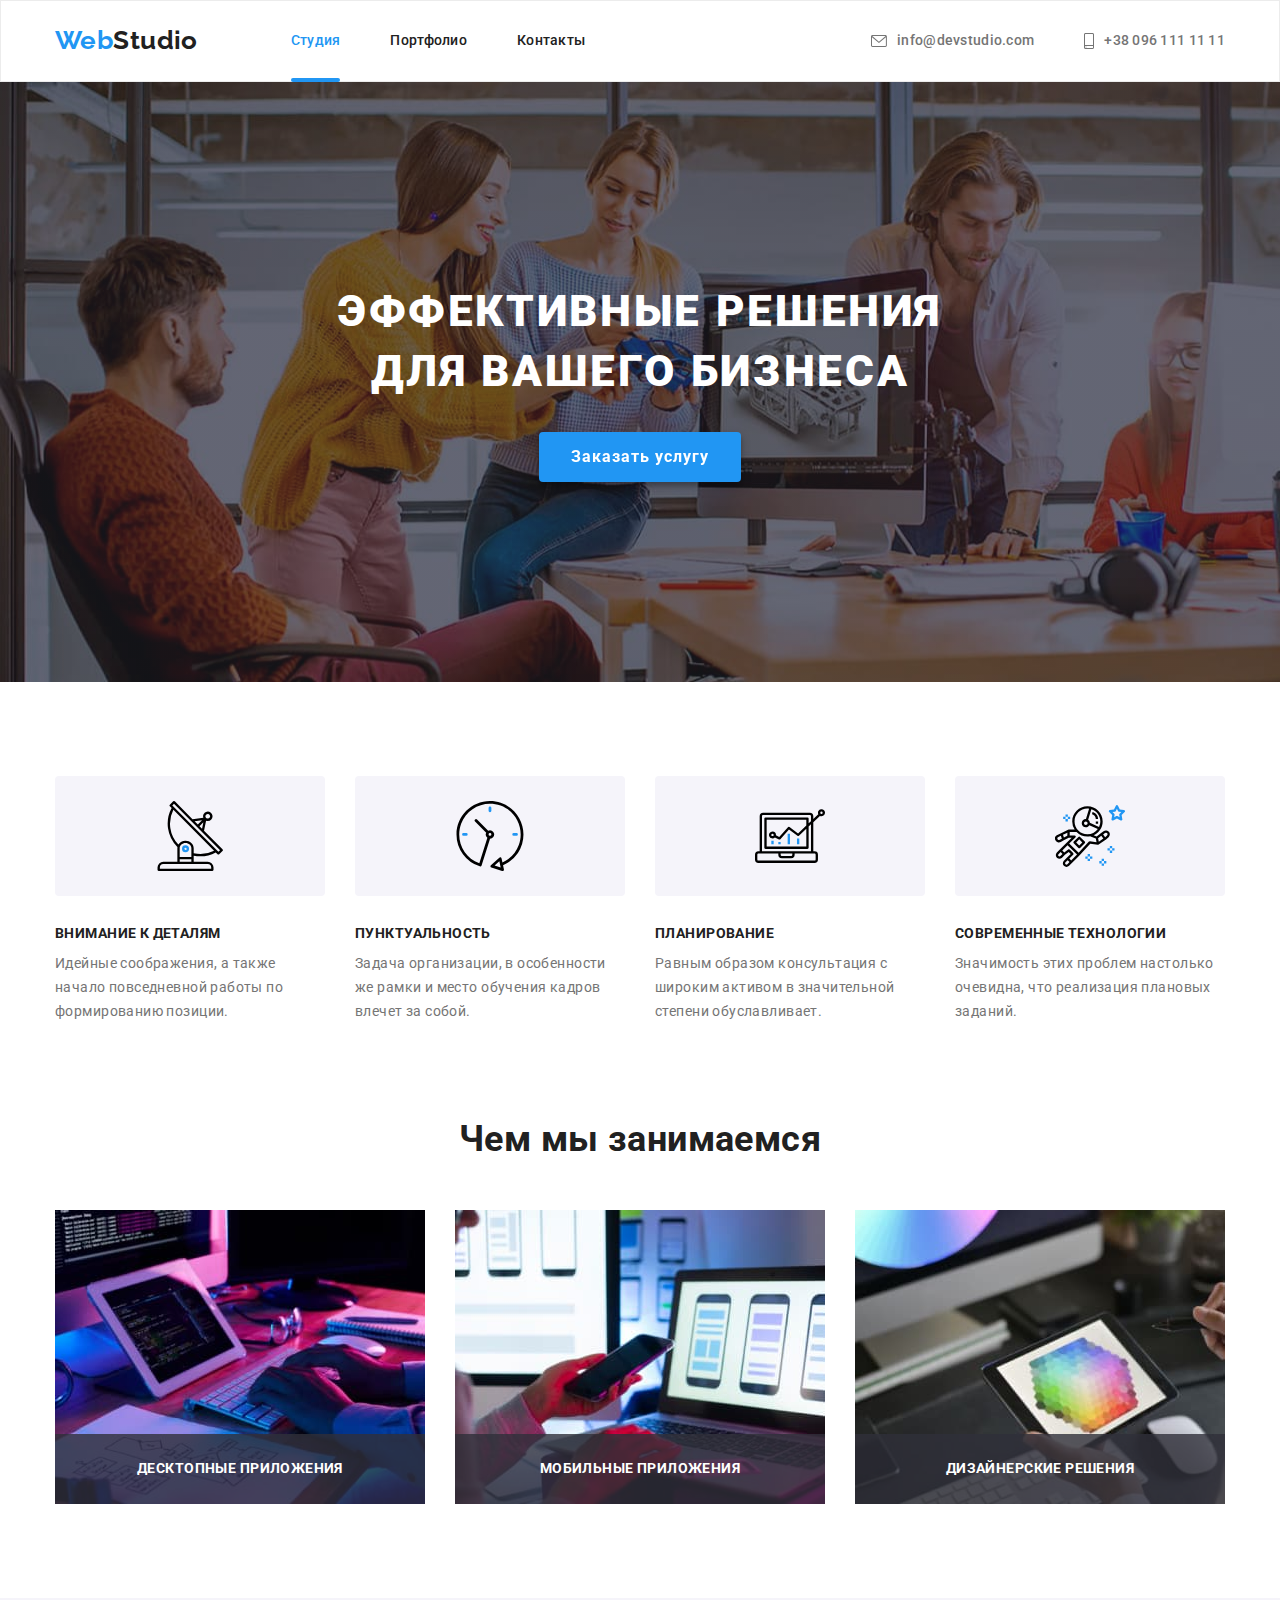
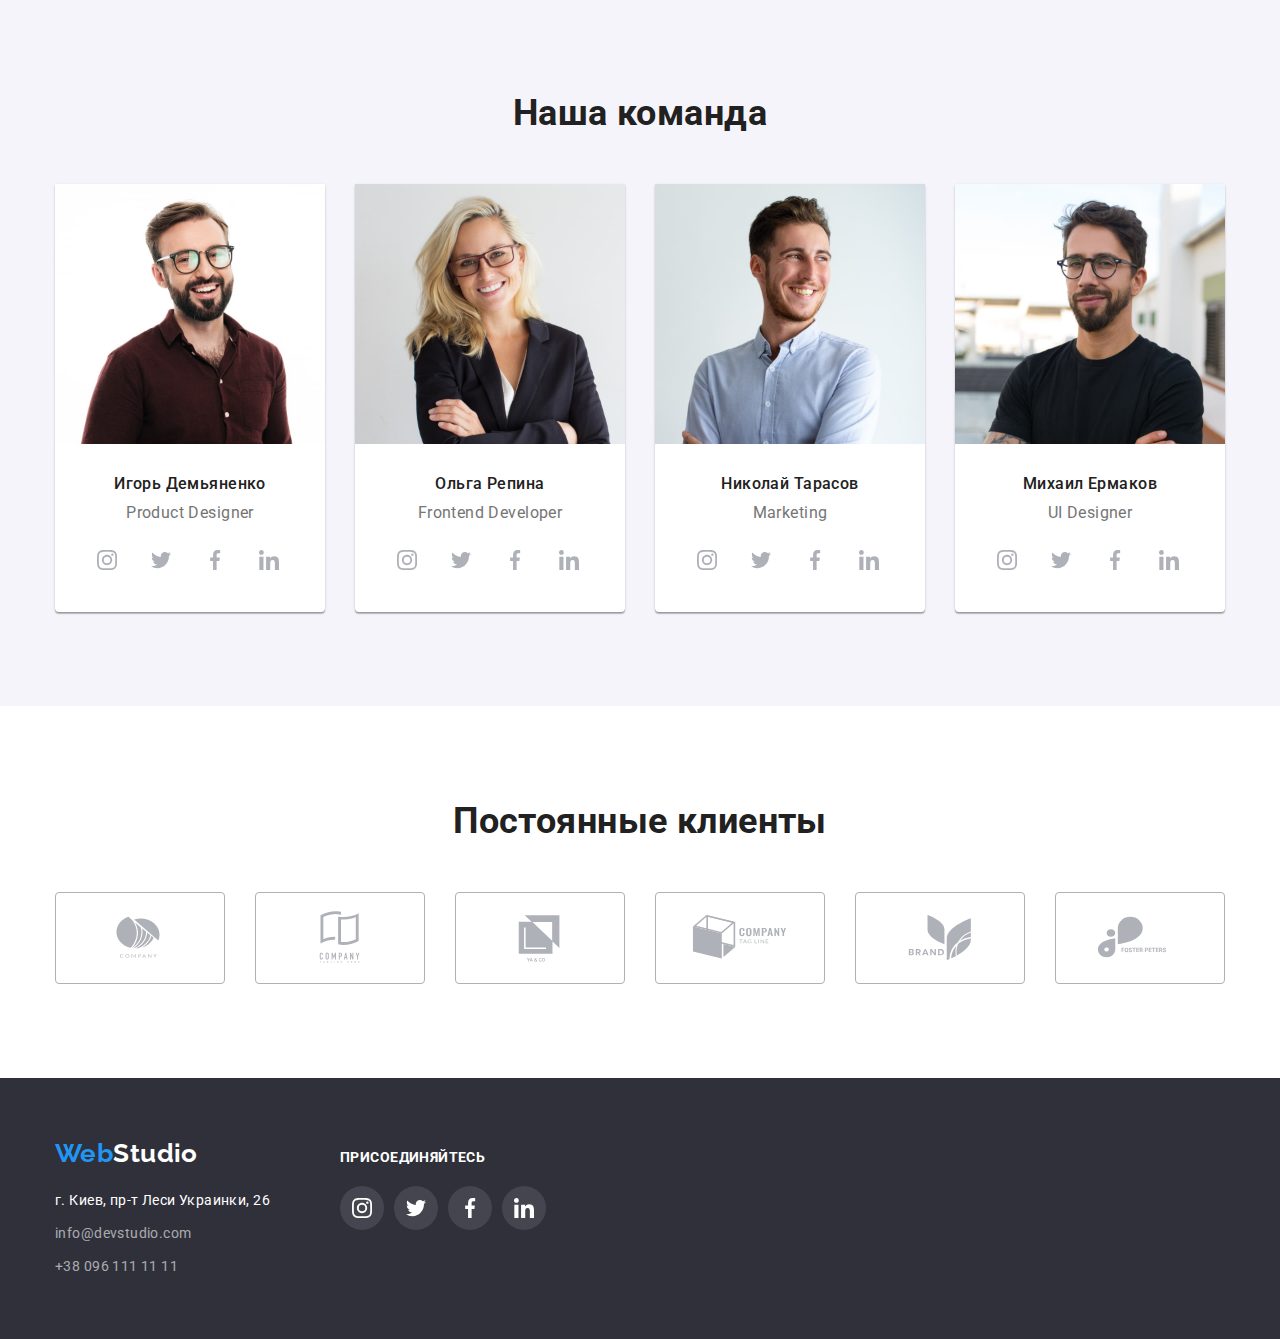
==== index.html @ 7b834184 "create new repository" ====
<!DOCTYPE html>
<html lang="en">
<head>
    <meta charset="UTF-8">
    <meta http-equiv="X-UA-Compatible" content="IE=edge">
    <meta name="viewport" content="width=device-width, initial-scale=1.0">
    <title>Document</title>
    <link rel="preconnect" href="https://fonts.googleapis.com">
    <link rel="preconnect" href="https://fonts.gstatic.com" crossorigin>
    <link href="https://fonts.googleapis.com/css2?family=Raleway:wght@700&family=Roboto:wght@400;500;700;900&display=swap" rel="stylesheet">
    <link rel="stylesheet" href="https://cdnjs.cloudflare.com/ajax/libs/modern-normalize/1.1.0/modern-normalize.min.css">
    <link rel="stylesheet" href="./css/styles.css">
</head>
<body>

    <!--шапка страницы-->
    
    
    <header class="header">
        
        <div class="container container-header">
        <nav class="nav">
                <a href="" class=" link logo">Web<span class="logo-header">Studio</span></a> 

            <ul class="nav-list list">
                <li class="nav-item"><a href="" class="link header-link current-link">Студия</a></li>
                <li class="nav-item"><a href="./portfolio.html" class="link header-link">Портфолио</a></li>
                <li class="nav-item"><a href="#" class="link header-link">Контакты</a></li>
            </ul>  
        </nav>  
             <ul class="contact-list list">
                <li class="contact-item">
                     <a href="mailto:info@devstudio.com" class="link header-link contact-link">
                        <svg class="contacts-icon" width="16" height="12">
                            <use href="./images/sprite.svg#envelope-1"></use>
                        </svg>info@devstudio.com</a>
                </li>
                <li class="contact-item">
                    <a href="tel:+380961111111" class=" link header-link contact-link">
                        <svg class="contacts-icon" width="10" height="16">
                            <use href="./images/sprite.svg#smartphone-1"></use>
                        </svg>+38 096 111 11 11</a> 
                </li>
            </ul>
        </div>
     </header>  
   
           
        <!--главный блок-->
    <main>
        <!--заголовок-->
        <div class="backdrop is-hidden" data-modal>
        <div class="modal">
            <a href="#" class="modal-icon-bg">
            <svg data-modal-close class="modal-icon" width="18" height="18">
                <use href="./images/sprite.svg#close"></use>
            </svg></a>

            
            <form class="form">
                <b class="slogan">Оставьте свои данные, мы вам перезвоним</b>
                <label for="" class="form-field">
                    <span class="form-label">Имя</span>
                    <!-- <span class="form-icon"></span> -->
                    <input type="text" class="form-input" name="name">
                </label>

                    <label for="" class="form-field">
                        <span class="form-label">Телефон</span>
                        <input type="text" class="form-input" name="tel">
                    </label>

                    <label for="" class="form-field">
                         <span class="form-label">Почта</span>
                        <input type="text" class="form-input" name="email">    
                    
                </label>

                <label class="form-field-comment">Комментарий
                <textarea name="comment" id="comment" rows="7" placeholder="Введите текст"></textarea>
            </label>

            <!-- <input type="checkbox" name="policy" id="policy">
            <label for="policy">Соглашаюсь с рассылкой и принимаю <a href="" >Условия договора</a></label> -->

<button type="submit">Отправить</button>            
        </form>
        </div>
        </div>
         <section class="hero">
            <h1 class="title hero-title">Эффективные решения <br>для вашего бизнеса</h1>
            <button data-modal-open type="button" class="main-btn ">Заказать услугу</button>
        </section>
        
    
        <!--методика работы-->
        <section class="section methodology">
            <div class="container container-methodology">
            <h2 class="section-title visually-hidden">Методика работы</h2>
            <ul class="methodology-list list">
                <li class="item methodology-item">
                    <div class="methodology-icon-container">
                        <svg class="icon-methodology" width="70" height="70">
                            <use href="./images/sprite.svg#antenna"></use>
                        </svg>
                    </div>
                    <h3 class="title methodology-subtitle">Внимание к деталям</h3>
                    <p>Идейные соображения, а также начало повседневной работы по формированию позиции.</p>
                </li>    
                <li class="item methodology-item">
                    <div class="methodology-icon-container">
                        <svg class="icon-methodology" width="70" height="70">
                            <use href="./images/sprite.svg#clock"></use>
                        </svg>
                    </div>
                    <h3 class="title methodology-subtitle">Пунктуальность</h3>
                    <p>Задача организации, в особенности же рамки и место обучения кадров влечет за собой.</p>
                </li> 
                <li class="item methodology-item">
                    <div class="methodology-icon-container">
                        <svg class="icon-methodology" width="70" height="70">
                            <use href="./images/sprite.svg#diagram"></use>
                        </svg>
                    </div>
                    <h3 class="title methodology-subtitle">Планирование</h3>
                    <p>Равным образом консультация с широким активом в значительной степени обуславливает.</p>
                </li> 
                <li class="item methodology-item">
                    <div class="methodology-icon-container">
                        <svg class="icon-methodology" width="70" height="70">
                            <use href="./images/sprite.svg#astronaut"></use>
                        </svg>
                    </div>
                    <h3 class="title methodology-subtitle">Современные технологии</h3>
                    <p>Значимость этих проблем настолько очевидна, что реализация плановых заданий.</p>
                </li> 
            </ul>    
            </div>
        </section>
   
    
        <!--чем мы занимаемся--> 
        <section class="section">
        <div class="container">
                <h2 class="section-title">Чем мы занимаемся</h2>
                    <ul class="list list-img">
                        
                            <li class="item item-img">
                                <img src="./images/img1.jpg" alt="Печать кода на планшете" width="370" height="294">
                            <p class="activity-description">Десктопные приложения</p>
                        </li>
                            
                        <li class="item item-img"><img src="./images/img2.jpg" alt="Разработка приложения для смартфонов" width="370" height="294">
                            <p class="activity-description">Мобильные приложения</p>
                        </li>
                            <li class="item item-img"><img src="./images/img3.jpg" alt="Планшет с палитрой цветов" width="370" height="294">
                            <p class="activity-description">Дизайнерские решения</p>
                    </li>
                    </ul>
           </div> 
        </section>
        
    
        <!--Наша команда-->
        <section class="section team">
            <div class="container">
            <h2 class="section-title title-team">Наша команда</h2>
                <ul class="team-list list">
                    <li class="team-item item">
                        <img src="./images/igor.jpg" alt="Игорь Демьяненко" width="270" height="260">
                        <div class="team-wrapper"> 
                            <h3 class="title team-name">Игорь Демьяненко</h3>
                            <p class="team-text">Product Designer</p>
                                <ul class="list list social-list">
                                    <li class="social-item">
                                        <a href="https://www.instagram.com/" target="_blank" rel="noopener noreferrer" class="link icon-link team-icon-link">
                                        <svg class="team-icon" width="20" height="20">
                                            <use href="./images/sprite.svg#instagram"></use>
                                        </svg> 
                                    </a>
                                    </li>
                                    <li class="social-item">
                                    <a href="https://twitter.com/" target="_blank" rel="noopener noreferrer" class="link icon-link team-icon-link">
                                    <svg class="team-icon" width="20" height="20">
                                        <use href="./images/sprite.svg#twitter"></use>
                                    </svg>
                                    </a>
                                </li>
                                    <li class="social-item">
                                    <a href="https://www.facebook.com/" target="_blank" rel="noopener noreferrer" class="link icon-link team-icon-link">
                                    <svg class="team-icon" width="20" height="20">
                                        <use href="./images/sprite.svg#facebook"></use>
                                    </svg>
                                    </a>
                                </li>
                                    <li class="social-item">
                                    <a href="https://www.linkedin.com/" target="_blank" rel="noopener noreferrer" class="link icon-link team-icon-link">
                                        <svg class="team-icon" width="20" height="20">
                                        <use href="./images/sprite.svg#linkedin"></use>
                                    </svg>
                                </a>
                                </li>
                            </ul>
                        </div>
                    </li>
                    <li class="team-item item">
                        <img src="./images/olga.jpg" alt="Ольга Репина" width="270" height="260">
                        <div class="team-wrapper"> 
                            <h3 class="title team-name">Ольга Репина</h3>
                            <p class="team-text">Frontend Developer</p>
                            <ul class="list social-list">
                                <li class="social-item">
                                    <a href="https://www.instagram.com/" target="_blank" rel="noopener noreferrer" class="link icon-link team-icon-link">
                                    <svg class="team-icon" width="20" height="20">
                                        <use href="./images/sprite.svg#instagram"></use>
                                    </svg> 
                                </a>
                                </li>
                                <li class="social-item">
                                <a href="https://twitter.com/" target="_blank" rel="noopener noreferrer" class="link icon-link team-icon-link">
                                <svg class="team-icon" width="20" height="20">
                                    <use href="./images/sprite.svg#twitter"></use>
                                </svg>
                                </a>
                            </li>
                                <li class="social-item">
                                <a href="https://www.facebook.com/" target="_blank" rel="noopener noreferrer" class="link icon-link team-icon-link">
                                <svg class="team-icon" width="20" height="20">
                                    <use href="./images/sprite.svg#facebook"></use>
                                </svg>
                                </a>
                            </li>
                                <li class="social-item">
                                <a href="https://www.linkedin.com/" target="_blank" rel="noopener noreferrer" class="link icon-link team-icon-link">
                                    <svg class="team-icon" width="20" height="20">
                                    <use href="./images/sprite.svg#linkedin"></use>
                                </svg>
                            </a>
                            </li>
                            </ul>
                        </div>
                    </li>
                    <li class="team-item item">
                        <img src="./images/nikolay.jpg" alt="Николай Тарасов" width="270" height="260">
                        <div class="team-wrapper"> 
                            <h3 class="title team-name">Николай Тарасов</h3>
                            <p class="team-text">Marketing</p>
                            <ul class="list social-list">
                                <li class="social-item">
                                    <a href="https://www.instagram.com/" target="_blank" rel="noopener noreferrer" class="link icon-link team-icon-link">
                                    <svg class="team-icon" width="20" height="20">
                                        <use href="./images/sprite.svg#instagram"></use>
                                    </svg> 
                                </a>
                                </li>
                                <li class="social-item">
                                <a href="https://twitter.com/" target="_blank" rel="noopener noreferrer" class="link icon-link team-icon-link">
                                <svg class="team-icon" width="20" height="20">
                                    <use href="./images/sprite.svg#twitter"></use>
                                </svg>
                                </a>
                            </li>
                                <li class="social-item">
                                <a href="https://www.facebook.com/" target="_blank" rel="noopener noreferrer" class="link icon-link team-icon-link">
                                <svg class="team-icon" width="20" height="20">
                                    <use href="./images/sprite.svg#facebook"></use>
                                </svg>
                                </a>
                            </li>
                                <li class="social-item">
                                <a href="https://www.linkedin.com/" target="_blank" rel="noopener noreferrer" class="link icon-link team-icon-link">
                                    <svg class="team-icon" width="20" height="20">
                                    <use href="./images/sprite.svg#linkedin"></use>
                                </svg>
                            </a>
                            </li>
                            </ul>
                        </div>
                    </li>
                    <li class="team-item item">
                        <img src="./images/miсhail.jpg" alt="Михаил Ермаков" width="270" height="260">
                        <div class="team-wrapper">
                            <h3 class="title team-name">Михаил Ермаков</h3>
                            <p class="team-text">UI Designer</p>
                            <ul class="list social-list">
                                <li class="social-item">
                                    <a href="https://www.instagram.com/" target="_blank" rel="noopener noreferrer" class="link icon-link team-icon-link">
                                    <svg class="team-icon" width="20" height="20">
                                        <use href="./images/sprite.svg#instagram"></use>
                                    </svg> 
                                </a>
                                </li>
                                <li class="social-item">
                                <a href="https://twitter.com/" target="_blank" rel="noopener noreferrer" class="link icon-link team-icon-link">
                                <svg class="team-icon" width="20" height="20">
                                    <use href="./images/sprite.svg#twitter"></use>
                                </svg>
                                </a>
                            </li>
                                <li class="social-item">
                                <a href="https://www.facebook.com/" target="_blank" rel="noopener noreferrer" class="link icon-link team-icon-link">
                                <svg class="team-icon" width="20" height="20">
                                    <use href="./images/sprite.svg#facebook"></use>
                                </svg>
                                </a>
                            </li>
                                <li class="social-item">
                                <a href="https://www.linkedin.com/" target="_blank" rel="noopener noreferrer" class="link icon-link team-icon-link">
                                    <svg class="team-icon" width="20" height="20">
                                    <use href="./images/sprite.svg#linkedin"></use>
                                </svg>
                            </a>
                            </li>
                            </ul>
                        </div>
                    </li>
                </ul>
            </div>
        </section>
   
        <section class="section clients-section">
            <div class="container">
                    <h2 class="section-title">Постоянные клиенты</h2>
                    <ul class="list clients-icon-list">
                        <li class="item clients-icon-item">
                            <a href="#" target="_blank" rel="noopener noreferrer" class="link clients-icon-link">
                                    <svg class="clients-icon" width="106" height="60">
                                    <use href="./images/sprite.svg#Logo-6"></use>
                                    </svg>  
                            </a>
                        </li>
                        <li class="item clients-icon-item">
                            <a href="#" target="_blank" rel="noopener noreferrer" class="link clients-icon-link">
                                
                                    <svg class="clients-icon" width="106" height="60">
                                    <use href="./images/sprite.svg#Logo-5"></use>
                                    </svg> 
                                 
                            </a>
                        </li>
                        <li class="item clients-icon-item">
                            <a href="#" target="_blank" rel="noopener noreferrer" class="link clients-icon-link">
                            
                                <svg class="clients-icon" width="106" height="60">
                                <use href="./images/sprite.svg#Logo-4"></use>
                                </svg> 
                            
                            </a>
                        </li>
                        <li class="item clients-icon-item">
                            <a href="#" target="_blank" rel="noopener noreferrer" class="link clients-icon-link">
                                
                                    <svg class="clients-icon" width="106" height="60">
                                    <use href="./images/sprite.svg#Logo-3"></use>
                                    </svg> 
                               
                            </a>
                        </li>
                        <li class="item clients-icon-item">
                            <a href="#" target="_blank" rel="noopener noreferrer" class="link clients-icon-link">
                                
                                    <svg class="clients-icon" width="106" height="60">
                                    <use href="./images/sprite.svg#Logo-2"></use>
                                    </svg> 
                                
                            </a>
                        </li>
                        <li class="item clients-icon-item">
                            <a href="#" target="_blank" rel="noopener noreferrer" class="link clients-icon-link">
                                
                                    <svg class="clients-icon" width="106" height="60">
                                    <use href="./images/sprite.svg#Logo-1"></use>
                                    </svg> 
                               
                            </a>
                        </li>
                        
                    </ul>
               </div> 
            </section>




    </main>

        <!--подвал-->
    <footer class="footer">
        <div class="container footer-container">
        <div class="footer-address-container">
            <a href="" class=" link logo">Web<span class="logo-footer">Studio</span></a> 
            <address class="address">
                <ul class="list address-list"> 
                    <li class="address-item"><a href="https://goo.gl/maps/YsXCq6yeaP6gn7Sp7" target="_blank" rel="noreferrer noopener" class="link address-link">г. Киев, пр-т Леси Украинки, 26</a></li>
                    <li class="address-item"><a href="mailto:info@devstudio.com" class="link address-link">info@devstudio.com</a></li>
                    <li class="address-item"><a href="tel:+380961111111" class=" link address-link">+38 096 111 11 11</a></li>
                </ul>
            </address>
        </div>
        <div class="footer-icon-container">
            <h3 class="title">присоединяйтесь</h3>
            <ul class="list social-list"> 
                <li class="social-item">
                    <a href="https://www.instagram.com/" target="_blank" rel="noreferrer noopener" class="link icon-link footer-icon-link">
                    <svg class="footer-icon" width="20" height="20">
                        <use href="./images/sprite.svg#instagram"></use>
                    </svg> 
                    </a>
                </li>
                <li class="social-item">
                    <a href="https://www.instagram.com/" target="_blank" rel="noreferrer noopener" class="link icon-link footer-icon-link">
                    <svg class="footer-icon" width="20" height="20">
                        <use href="./images/sprite.svg#twitter"></use>
                    </svg> 
                    </a>
                </li>
                <li class="social-item">
                    <a href="https://www.instagram.com/" target="_blank" rel="noreferrer noopener" class="link icon-link footer-icon-link">
                    <svg class="footer-icon" width="20" height="20">
                        <use href="./images/sprite.svg#facebook"></use>
                    </svg> 
                    </a>
                </li>
                <li class="social-item">
                    <a href="https://www.instagram.com/" target="_blank" rel="noreferrer noopener" class="link icon-link footer-icon-link">
                    <svg class="footer-icon" width="20" height="20">
                        <use href="./images/sprite.svg#linkedin"></use>
                    </svg> 
                    </a>
                </li>
                
            </ul>
    
        </div>
        </div>
        
    
    </footer>
    <script src="./js/modal.js"></script>
</body>
</html>
---- css/styles.css ----
:root{
    --primary-text-color: #757575;
    --title-text-color: #212121;
    --accent-color: #2196F3;
    --white-text-color: #fff;
    --primary-background-color: #E5E5E5;
    --secondary-background-color: #F5F4FA;
    --white-background-color: #FFFFFF;
    --footer-background-color: #2F303A;
    --light-grey-rgba: rgba(255, 255, 255, 0.6);
    --icon-color: #AFB1B8;
    --bg-color-activity-wrraper: rgba(47, 48, 58, 0.8);
    --backdrop-bg: rgba(0, 0, 0, 0.2);
    --time-animation: 250ms;
    --time-distribution: cubic-bezier(0.4, 0, 0.2, 1);
}

body {
    font-family: roboto, sans-serif;
    letter-spacing: 0.03em;
    font-size: 14px;
    line-height: 1.71;
    color: var(--primary-text-color);
}

p,
h1,
h2,
h3 {
    margin-top: 0;
    margin-bottom: 0;
}

ul {
    margin-top: 0;
    margin-bottom: 0;
    padding-left: 0;
}

img {
    display: block;
    max-width: 100%;
    height: auto;
}

/*---Common---*/
.list {
    list-style: none;
}

.link {
    text-decoration: none;
    color: inherit;
}

.visually-hidden { 
    position: absolute; 
    width: 1px; 
    height: 1px; 
    margin: -1px; 
    padding: 0; 
    overflow: hidden; 
    border: 0; 
    clip: rect(0 0 0 0); 
}

.item {
    margin-left: 30px;
    margin-top: 30px;
}

.title {
    margin-bottom: 10px;
    
    color: var(--title-text-color);
}

.section-title {
    margin-bottom: 50px;

    font-size: 36px;
    line-height: 1.17;
    text-align: center;
    color: var(--title-text-color);
}

/*Modal*/

.backdrop {
    position: fixed;
    top: 0;
    left: 0;
    bottom: 0;
    right: 0;
    background-color: var(--backdrop-bg);
    z-index: 1;
    opacity: 1;

    transition: opacity 250ms cubic-bezier(.58,.79,.54,.35);
}

.backdrop.is-hidden {
    opacity: 0;
    pointer-events: none;
    visibility: visible;
} 

.backdrop.is-hidden .modal {
    transform: translate(-50%, -50%) scale(0.9);
}

.modal {
    position: absolute; 
    top: 50%;
    left: 50%; 
    transform: translate(-50%, -50%) scale(1.1);

    min-width: 528px;
    min-height: 581px;
    padding-top: 8px;
    padding-right: 8px;  
    background-color: var(--white-background-color);
    box-shadow: 0px 1px 3px rgba(0, 0, 0, 0.12), 0px 1px 1px rgba(0, 0, 0, 0.14), 0px 2px 1px rgba(0, 0, 0, 0.2);
    border-radius: 4px;
    
    transition: transform 250ms cubic-bezier(.58,.79,.54,.35);
}


.modal-icon-bg {
    display: flex;
    align-items: center;
    justify-content: center;
    margin-left: auto;
    width: 30px;
    height: 30px;
    border: 1px solid rgba(0, 0, 0, 0.1);
    border-radius: 50%;
    background-color: var(--white-text-color)
    
}

.form {
    /* padding-top: 32px; */
    padding-left: 40px;
    padding-bottom: 40px;
    padding-right: 32px;
}

.slogan {
    margin-bottom: 12px;
    font-weight: 700;
    font-size: 20px;
    line-height: 1.15;
    text-align: center; 
    color: var(--title-text-color);
}

.form-field {
    display: flex;
    flex-direction: column;
    
}

.form-input {
    display: inline-block;
    height: 40px;
    margin-bottom: 12px;
}

textarea {
    resize: none;
    width: 100%;
}


/* .form-field-comment {
    margin-bottom: 20px;
} */

/*---Logo---*/
.logo {
    font-family: raleway, sans-serif;
    font-weight: 700;
    font-size: 26px;
    line-height: 1.2; 
    color: var(--accent-color);
}

.logo-header {
    color: var(--title-text-color);
}

.logo-footer {
    color: var(--white-text-color);
}

.section {
    padding-bottom: 94px;
    padding-top: 94px;
}

/*---Header---*/
.header {
    margin-top: 0;
    margin-bottom: 0;

    border: 1px solid #ECECEC;
}

.header .logo {
    margin-right: 93px;
}

.header-portfolio {
    margin-bottom: 94px;
}

.nav-list { 
    display: flex;

    color: var(--title-text-color);
}

.nav-list .nav-item:not(:last-child) {
    margin-right: 50px;
}

.header-link {
    display: block;
    padding-top: 32px;
    padding-bottom: 32px;
    align-items: baseline;

    font-weight: 500;
    line-height: 1.14;
    letter-spacing: 0.02em;

    transition: color var(--time-animation) var(--time-distribution);
}

.contact-list {
    display: flex;
    margin-left: auto;
}

.contacts-icon {
    margin-right: 10px;
    fill: currentColor;
}

.contact-link {
    display: flex;
    align-items: center;
    color: var(--primary-text-color);
    transition: color var(--time-animation) var(--time-distribution);

}

.contact-link:hover {
    fill: var(--accent-color);
}

.header-link:hover,
.header-link:focus,
.current-link {
    color: var(--accent-color);
}

.current-link {
    position: relative;
} 

.current-link::after {
    display: block;
    content: "";
    height: 4px;
    width: 100%;
    background: #2196F3;
    border-radius: 2px;

    position: absolute;
    bottom: -1px;
}



.contact-list .contact-item:not(:last-child) {
    margin-right: 50px;
}

.container {
    width: 1200px;
    padding-left: 15px;
    padding-right: 15px;
    margin-left: auto;
    margin-right: auto;
}

.container-header {
    display: flex;
}

.container-header .nav {
    display: flex;
    align-items: center;
}


/*---Hero---*/
.hero {
    padding-top: 200px;
    padding-bottom: 200px;
  
    text-align: center;
    background-color: var(--footer-background-color);
    background-image: linear-gradient(rgba(47, 48, 58, 0.4), rgba(47, 48, 58, 0.4)), url(../images/bg.jpg);
}

.hero-title {
    margin-bottom: 30px;

    color: var(--white-text-color);
    font-weight: 900;
    font-size: 44px;
    line-height: 1.36;
    letter-spacing: 0.06em;
    text-transform: uppercase;
}

.main-btn {
    display: inline-block;
    

    border: none;
    border-radius: 4px;
    filter: drop-shadow(0px 4px 4px rgba(0, 0, 0, 0.25));
    box-shadow: 0px 4px 4px rgba(0, 0, 0, 0.15);
    min-width: 200px;
    padding: 10px 32px;

    background-color: var(--accent-color);
    color: var(--white-text-color);
    font-family: inherit;
    font-weight: 700;
    font-size: 16px;
    line-height: 1.88;
    letter-spacing: 0.06em;
    cursor: pointer;
    text-align: center;

    transition: background-color var(--time-animation) var(--time-distribution);

}

.main-btn:hover,
.main-btn:focus {
    background-color: #188CE8;
}

/*---Methodology---*/
.methodology {
    padding-bottom: 0;
}

.methodology-icon-container {
    display: flex;
    margin-bottom: 30px;
    height: 120px; 
    background-color: var(--secondary-background-color);
    border-radius: 4px;
    align-items: center;
    justify-content: center;
}


.methodology-list {
    display: flex;
    flex-wrap: wrap;
    margin-top: -30px;
    margin-left: -30px;
}

.methodology-item {
    flex-basis: calc(100% / 4 - 30px);
}

.methodology-subtitle {
    font-size: 14px;
    line-height: 1.14;
    text-transform: uppercase;
}






/*activity*/

.list-img {
    display: flex;
    flex-wrap: wrap;
    margin-top: -30px;
    margin-left: -30px;
}

.item-img {
    position: relative;
    flex-basis: calc(100% / 3 - 30px);
}

.activity-description {
    position: absolute;
    bottom: 0;
    left: 0;
    width: 100%;


    display: block;
    padding-top: 27px;
    padding-bottom: 27px;
    
    text-transform: uppercase;
    font-weight: 700;
    line-height: 1.14;
    text-align: center;
    color: var(--white-text-color);
    background-color: var(--bg-color-activity-wrraper);
}



/*---Team---*/
.team {
    background-color: var(--secondary-background-color);
    text-align: center;
}

.team-name {
    font-weight: 500;
}

.team-name,
.team-text {
    font-size: 16px;
    line-height: 1.19;
}

.team-text {
    margin-bottom: 16px;
}

.social-list {
    display: flex;
    margin-top: -10px;
    margin-left: -10px;
}

.social-item {
    margin-left: 10px;
    margin-top: 10px;
}

.team-icon {
    fill: currentColor;
}

.icon-link {
    display: flex;
    align-items: center;
    justify-content: center;
    border-radius: 50%;
    width: 44px;
    height: 44px;
}

.team-icon-link {
    color: var(--icon-color);

    transition: color var(--time-animation) var(--time-distribution), background-color var(--time-animation) var(--time-distribution);

}

.team-icon-link:hover,
.team-icon-link:focus {
    color: var(--white-text-color);   
    background-color: var(--accent-color);
}



.team-list {
    display: flex;
    flex-wrap: wrap;
    margin-top: -30px;
    margin-left: -30px;
}

.team-item {
    flex-basis: calc(100% / 4 - 30px);
    background: #FFFFFF;
    box-shadow: 0px 1px 3px rgba(0, 0, 0, 0.12), 0px 1px 1px rgba(0, 0, 0, 0.14), 0px 2px 1px rgba(0, 0, 0, 0.2);
    border-radius: 0px 0px 4px 4px;
}

.team-wrapper {
    padding: 30px;
}


/*---clients---*/
.clients-icon-list {
    display: flex;
    flex-wrap: wrap;
    margin-top: -30px;
    margin-left: -30px;
}

.clients-icon-item {
    flex-basis: calc(100% / 6 - 30px);
}

.clients-icon-link {
    display: flex;
    align-items: center;
    justify-content: center;
    padding: 16px;
    height: 92px;
    border: 1px solid var(--icon-color);
    border-radius: 4px;
    
    color: var(--icon-color);
    transition: color var(--time-animation) var(--time-distribution), border var(--time-animation) var(--time-distribution);   
} 


.clients-icon {
    fill: currentColor;
}


.clients-icon-link:hover,
.clients-icon-link:focus {
    border: 1px solid var(--accent-color);
    color: var(--accent-color);
}



    /*---footer---*/
.footer {
    padding-top: 60px;
    padding-bottom: 60px;
    background-color: var(--footer-background-color);
}

.footer-container {
    display: flex;
    align-items: baseline;
}

.footer-address-container {
    margin-right: 70px;
}

.footer .logo {
    display: block;
    margin-bottom: 20px;
}

.address {
    font-style: inherit;
}

.address-link {
    color: var(--light-grey-rgba); 
    transition: color var(--time-animation) var(--time-distribution);
}

.address-link[target="_blank"] {
    color: var(--white-text-color);
}

.address-link:hover,
.address-link:focus {
    color: var(--accent-color);
}

.address-list .address-item:not(:last-child) {
    margin-bottom: 9px;
}

.footer-icon-container .title {
    margin-bottom: 20px;

    color: var(--white-text-color);
    text-transform: uppercase;
    font-size: 14px;
    line-height: 1.14;

}


.footer-icon-link {
    background: rgba(255, 255, 255, 0.1);
    transition: background-color var(--time-animation) var(--time-distribution);
}

.footer-icon {
    fill: var(--white-text-color);
    transition: background-color var(--time-animation) var(--time-distribution);
}

.footer-icon-link:hover,
.footer-icon-link:focus {
    background-color: var(--accent-color);
}

/*---Portfolio---*/
.list-portfolio {
    display: flex;
    justify-content: center;
    margin-bottom: 34px;
}

.list-portfolio .item:not(:last-child) {
    margin-right: 8px;
}

.btn-portfolio {
    display: inline-block;
    min-width: 73px;
    padding: 6px 22px;

    font-weight: 500;
    font-size: 16px;
    line-height: 1.63;
    text-align: center;
    color: var(--title-text-color);
    cursor: pointer;
    font-family: inherit;
    background-color: var(--secondary-background-color);
    border: none;
    border-radius: 4px;

    transition: color var(--time-animation) var(--time-distribution), background-color var(--time-animation) var(--time-distribution), box-shadow var(--time-animation) var(--time-distribution);

}

.btn-portfolio:hover,
.btn-portfolio:focus {
   background-color: var(--accent-color);
   color: var(--white-text-color);
   box-shadow: 0px 3px 1px rgba(0, 0, 0, 0.1), 0px 1px 2px rgba(0, 0, 0, 0.08), 0px 2px 2px rgba(0, 0, 0, 0.12);
}

.works-list {
    display: flex;
    flex-wrap: wrap;
    margin-left: -30px;
    margin-top: -30px;
}

.works-item {
    flex-basis: calc(100% / 3 - 30px);
}

.works-link {
    display: block;
    transition: box-shadow var(--time-animation) var(--time-distribution)
}

.works-link:hover,
.works-link:focus {
    box-shadow: 0px 1px 1px rgba(0, 0, 0, 0.12), 0px 4px 4px rgba(0, 0, 0, 0.06), 1px 4px 6px rgba(0, 0, 0, 0.16);
}

.works-wrraper  {
    padding: 20px 24px;
   
    border: 1px solid #EEEEEE;
    border-top: none;
}

.works-title {
    margin-bottom: 4px;

    font-size: 16px;
    line-height: 1.19;
}

.works-description {
    font-size: 16px;
    line-height: 1.88;
}



.works-card-overlay {
    position: relative;
}

.works-img-overlay {
    position: relative;
    overflow: hidden;
}

.works-text-overlay{
    position: absolute;
    top: 0;
    left: 0;
    opacity: 0;

    background-color: rgba(33, 150, 243, 0.9);

    transform: translateY(100%);
    transition: transform var(--time-animation) var(--time-distribution), opacity var(--time-animation) var(--time-distribution);
}
.works-text {
    padding: 63px 24px;
    color: var(--white-text-color);
    font-size: 18px;
    line-height: 1.56;
}

.works-link:hover .works-text-overlay,
.works-link:focus .works-text-overlay {
    opacity: 1;
    transform: translateY(0);
}
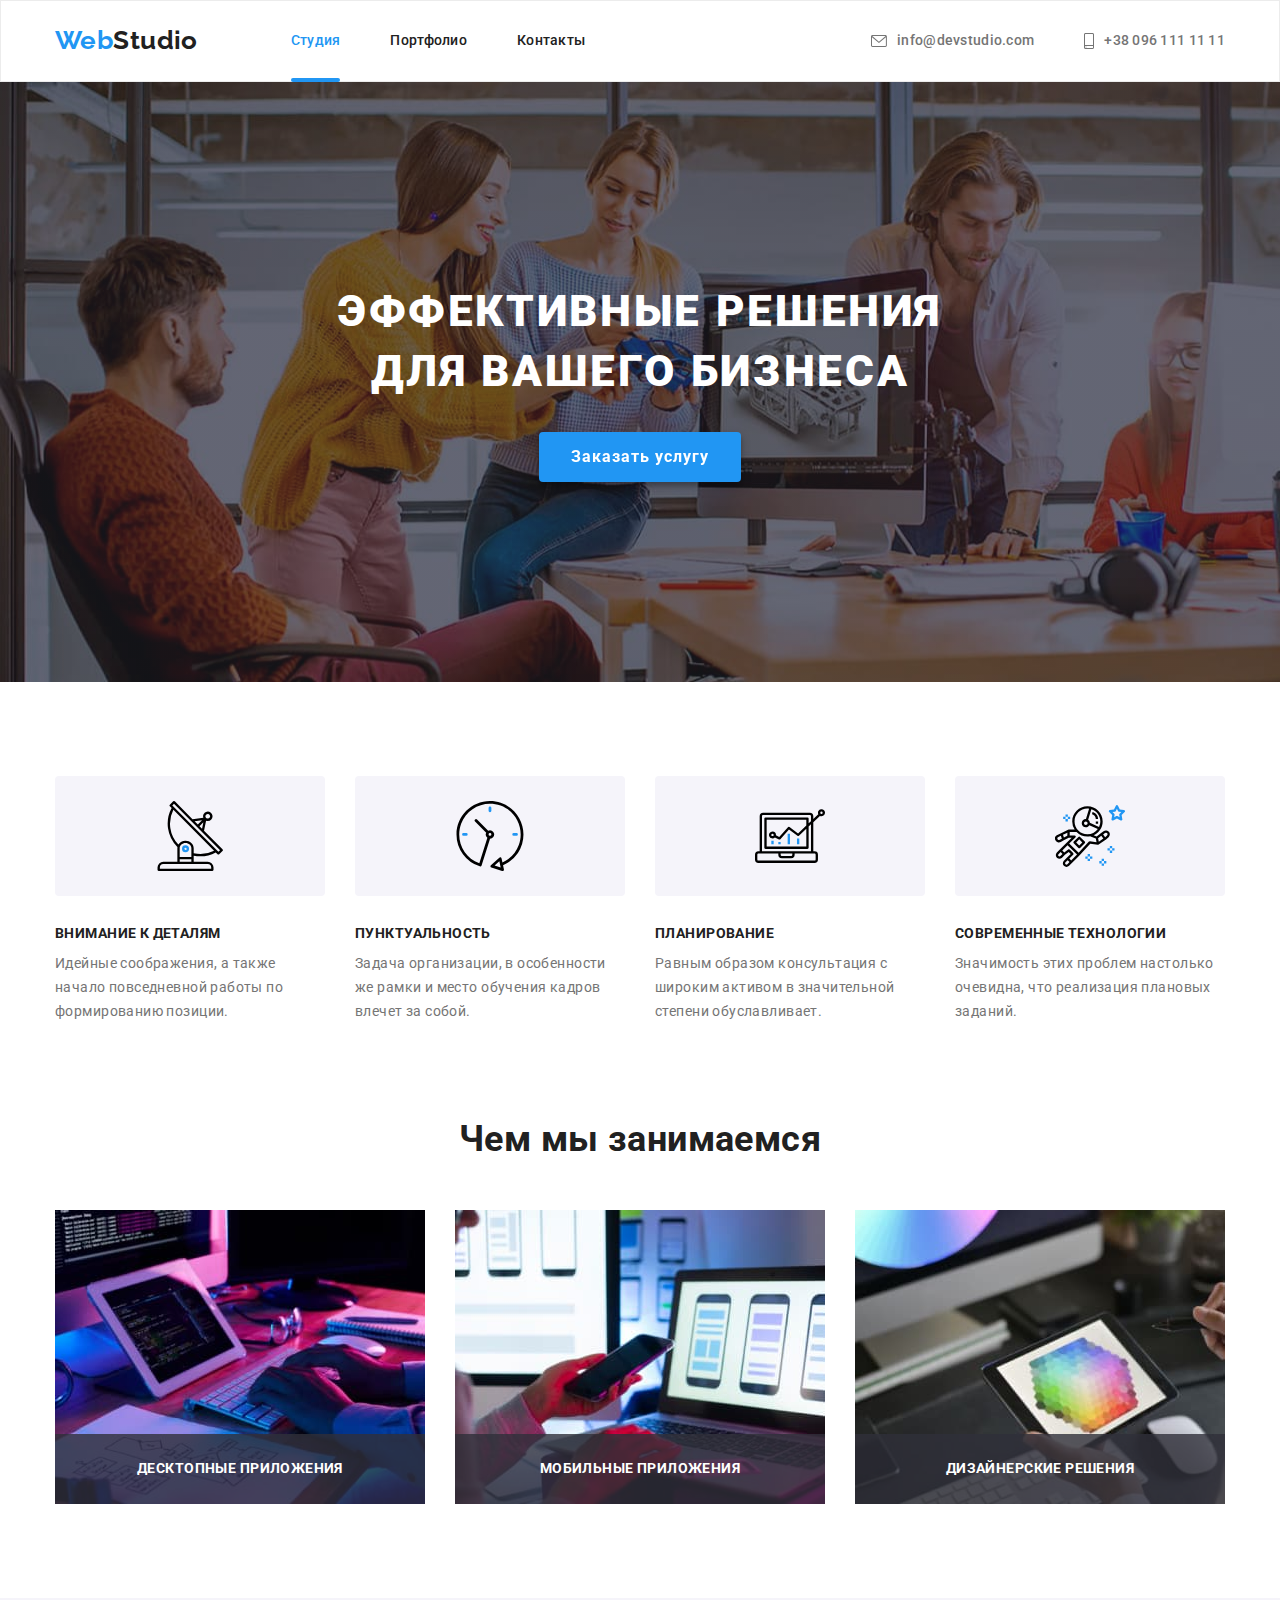
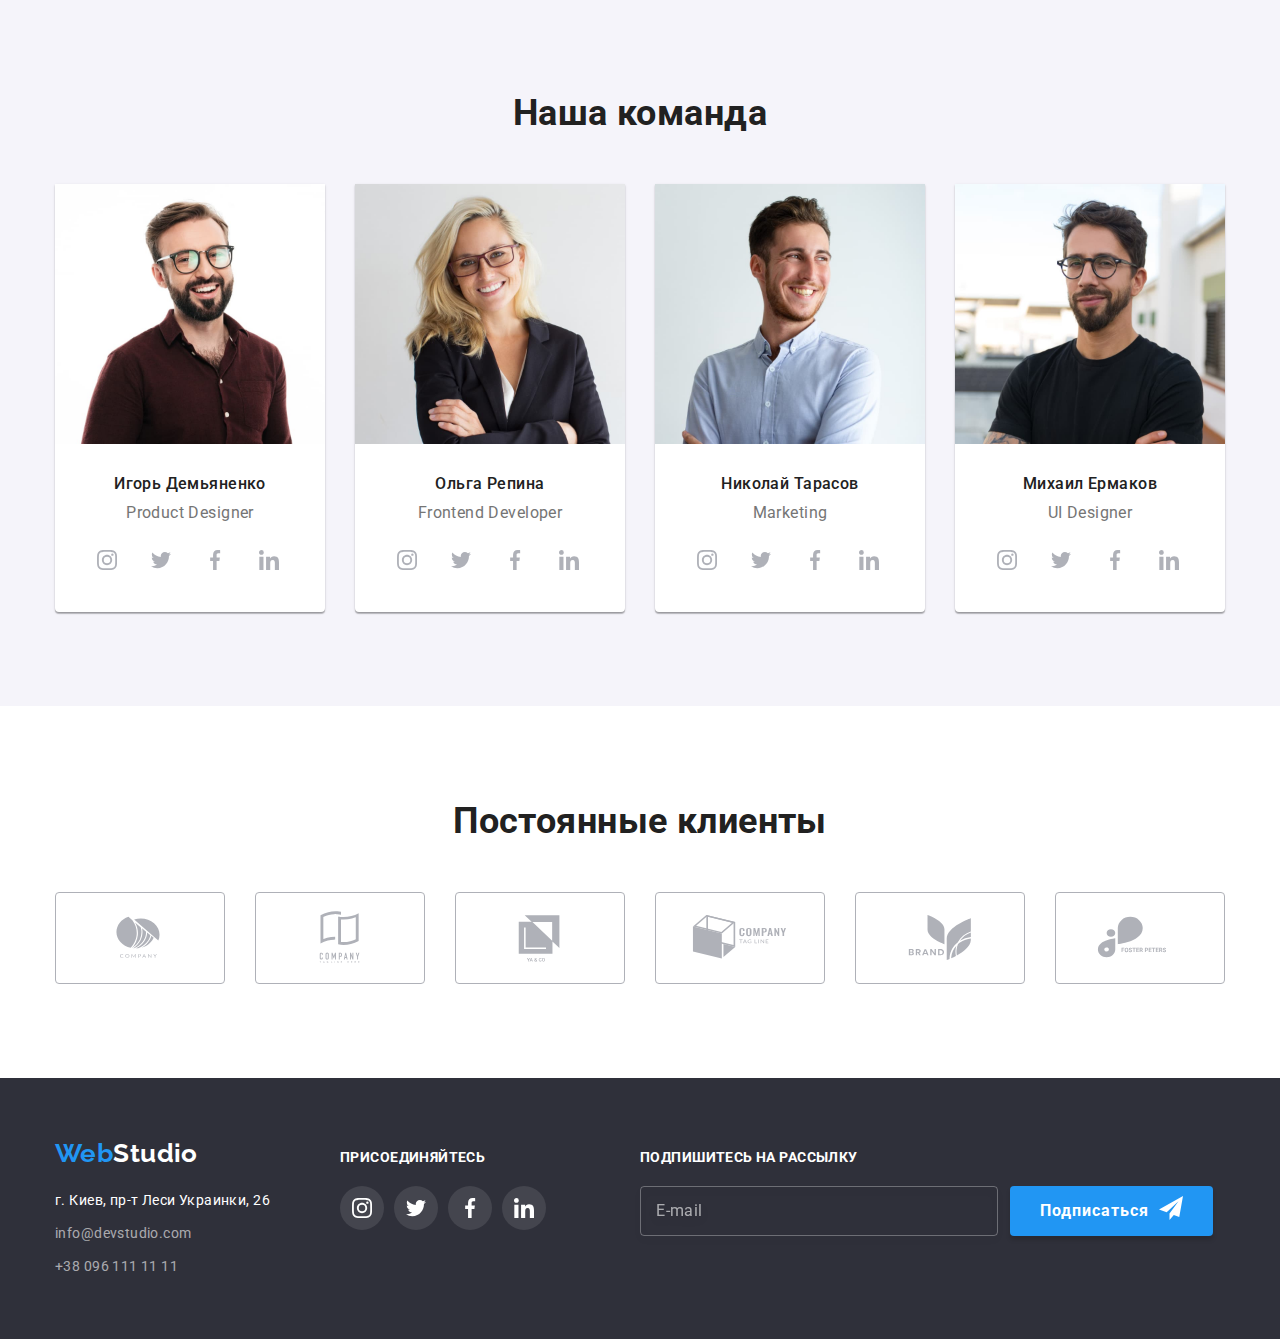
==== commit 3dfcf20a: "creates inputs" ====
--- a/index.html
+++ b/index.html
@@ -59,34 +59,52 @@
             
             <form class="form">
                 <b class="slogan">Оставьте свои данные, мы вам перезвоним</b>
-                <label for="" class="form-field">
+                <label class="form-field">
                     <span class="form-label">Имя</span>
-                    <!-- <span class="form-icon"></span> -->
-                    <input type="text" class="form-input" name="name">
+                        <span class="form-input-wrapper">
+                            <input type="text" class="form-input" name="name" minlength="2" required>
+                            <svg class="form-input-icon" width="18" height="18">
+                                <use href="./images/sprite.svg#person-modal"></use>
+                            </svg>
+                        </span> 
                 </label>
 
-                    <label for="" class="form-field">
+                    <label class="form-field">
                         <span class="form-label">Телефон</span>
-                        <input type="text" class="form-input" name="tel">
-                    </label>
-
-                    <label for="" class="form-field">
+                        <span class="form-input-wrapper">
+                        <input type="tel" class="form-input" name="tel" required>
+                            <svg class="form-input-icon" width="18" height="18">
+                                <use href="./images/sprite.svg#phone-modal"></use>
+                            </svg>
+                    </span>
+                </label>
+
+                    <label class="form-field">
                          <span class="form-label">Почта</span>
-                        <input type="text" class="form-input" name="email">    
-                    
+                    <span class="form-input-wrapper">
+                        <input type="email" class="form-input" name="email" required>      
+                            <svg class="form-input-icon" width="18" height="18">
+                                <use href="./images/sprite.svg#email-modal"></use>
+                            </svg>
+                    </span>
+            </label>
+
+                <label class="form-field-comment">
+                    <span class="form-label">Комментарий</span>
+                    <textarea class="form-comment" name="comment" id="comment" rows="7" placeholder="Введите текст"></textarea>
                 </label>
 
-                <label class="form-field-comment">Комментарий
-                <textarea name="comment" id="comment" rows="7" placeholder="Введите текст"></textarea>
-            </label>
-
-            <!-- <input type="checkbox" name="policy" id="policy">
-            <label for="policy">Соглашаюсь с рассылкой и принимаю <a href="" >Условия договора</a></label> -->
-
-<button type="submit">Отправить</button>            
+                <div class="form-checkbox-wrapper">
+                    <input class="form-checkbox-input visually-hidden" type="checkbox" name="policy" id="policy" required>
+                    <label class="form-checkbox-label" for="policy">Соглашаюсь с рассылкой и принимаю&nbsp;<a href="" > Условия договора</a></label>
+                </div>
+                
+                <button type="submit" class="form-btn">Отправить</button>            
         </form>
         </div>
         </div>
+
+
          <section class="hero">
             <h1 class="title hero-title">Эффективные решения <br>для вашего бизнеса</h1>
             <button data-modal-open type="button" class="main-btn ">Заказать услугу</button>
@@ -430,8 +448,24 @@
                 </li>
                 
             </ul>
-    
-        </div>
+    </div>
+            <div class="footer-form-container">
+            <b class="footer-form-slogan">Подпишитесь на рассылку</b>
+            <form class="footer-form">
+    
+                <label class="footer-form-label">
+                    <input class="footer-form-input" type="email" name="email" placeholder="E-mail" required>
+                </label>
+
+                <button type="submit" class="footer-form-btn">
+                     Подписаться
+                    <svg class="footer-form-icon" width="24" height="24">
+                        <use href="./images/sprite.svg#icon-send"></use>
+                    </svg>
+                </button>
+            </form>
+        </div>
+        
         </div>
         
     
--- a/css/styles.css
+++ b/css/styles.css
@@ -4,6 +4,7 @@
     --primary-text-color: #757575;
     --title-text-color: #212121;
     --accent-color: #2196F3;
+    --accent-modal-btn-color: #188CE8;
     --white-text-color: #fff;
     --primary-background-color: #E5E5E5;
     --secondary-background-color: #F5F4FA;
@@ -119,8 +120,7 @@
 
     min-width: 528px;
     min-height: 581px;
-    padding-top: 8px;
-    padding-right: 8px;  
+    padding: 40px;
     background-color: var(--white-background-color);
     box-shadow: 0px 1px 3px rgba(0, 0, 0, 0.12), 0px 1px 1px rgba(0, 0, 0, 0.14), 0px 2px 1px rgba(0, 0, 0, 0.2);
     border-radius: 4px;
@@ -130,6 +130,10 @@
 
 
 .modal-icon-bg {
+    position: absolute;
+    top: 8px;
+    right: 8px;
+    padding: 0;
     display: flex;
     align-items: center;
     justify-content: center;
@@ -142,14 +146,9 @@
     
 }
 
-.form {
-    /* padding-top: 32px; */
-    padding-left: 40px;
-    padding-bottom: 40px;
-    padding-right: 32px;
-}
 
 .slogan {
+    display: block;
     margin-bottom: 12px;
     font-weight: 700;
     font-size: 20px;
@@ -158,28 +157,128 @@
     color: var(--title-text-color);
 }
 
-.form-field {
-    display: flex;
-    flex-direction: column;
-    
-}
-
+.form-input-wrapper {
+    position: relative;
+    display: block;
+    margin-bottom: 12px; 
+}
+
+.form-comment,
 .form-input {
+    width: 100%;
+    border: 1px solid rgba(33, 33, 33, 0.2);
+    border-radius: 4px;
+    padding: 0;
+}
+
+.form-input {
+    height: 40px;
+    padding-left: 42px;
+    transition: border-color var(--time-animation) var(--time-distribution);
+}
+
+.form-input:focus,
+.form-comment:focus {
+    outline: none;
+    border-color: var(--accent-color);
+}
+
+.form-input:focus + .form-input-icon {
+    fill: var(--accent-color)
+}
+
+.form-input-icon {
+    position: absolute;
+    top: 50%;
+    left: 12px;
+    transform: translateY(-50%);
+    transition: fill var(--time-animation) var(--time-distribution);
+}
+
+.form-comment {
+    margin-bottom: 20px;
+    height: 120px;
+    resize: none;
+    padding: 12px 16px;
+    transition: border-color var(--time-animation) var(--time-distribution);
+}
+
+
+.form-label,
+.form-comment::placeholder {
+    display: block;
+    font-size: 12px;
+    line-height: 1.16;
+    letter-spacing: 0.01em;
+}
+
+.form-label {
+    margin-bottom: 4px;
+}
+
+.form-comment::placeholder {
+    color: rgba(117, 117, 117, 0.5);
+}
+
+.form-checkbox-wrapper {
+    margin-bottom: 30px;
+}
+
+.form-checkbox-label {
+    display: flex;
+    align-items: center;
+    justify-content: center;
+    
+}
+
+.form-checkbox-label::before {
     display: inline-block;
-    height: 40px;
-    margin-bottom: 12px;
-}
-
-textarea {
-    resize: none;
-    width: 100%;
-}
-
-
-/* .form-field-comment {
-    margin-bottom: 20px;
-} */
-
+    margin-right: 10px;
+    width: 16px;
+    height: 15px; 
+    content: '';
+    border: 2px solid var(--title-text-color);
+    border-radius: 2px;
+    cursor: pointer;
+}
+
+.form-checkbox-input:focus + .form-checkbox-label::before {
+    border-color: var(--accent-color);
+}
+
+.form-checkbox-input:checked + .form-checkbox-label::before {
+    background-color: var(--accent-color);
+    background-image: url(../images/icon-check.svg);
+    background-size: contain;
+    background-origin: border-box; 
+    
+}
+
+.form-btn,
+.footer-form-btn {
+    display: block;
+    min-width: 200px;
+    
+    padding: 10px 30px;
+    box-shadow: 0px 4px 4px rgba(0, 0, 0, 0.15);
+    border-radius: 4px;
+    margin-left: auto;
+    margin-right: auto; 
+    cursor: pointer;
+    border: none;
+    font-weight: 700;
+    font-size: 16px;
+    line-height: 1.88;
+    letter-spacing: 0.06em;
+    background: var(--accent-color);
+    color: var(--white-background-color);
+    transition: background-color var(--time-animation) var(--time-distribution);
+}
+
+.form-btn:hover,
+.form-btn:focus {
+    background: var(--accent-modal-btn-color);
+}
 /*---Logo---*/
 .logo {
     font-family: raleway, sans-serif;
@@ -593,7 +692,10 @@
     margin-bottom: 9px;
 }
 
-.footer-icon-container .title {
+
+.footer-icon-container .title,
+.footer-form-slogan {
+    display: block;
     margin-bottom: 20px;
 
     color: var(--white-text-color);
@@ -603,6 +705,9 @@
 
 }
 
+.footer-icon-container{
+    margin-right: 94px;
+}
 
 .footer-icon-link {
     background: rgba(255, 255, 255, 0.1);
@@ -617,6 +722,47 @@
 .footer-icon-link:hover,
 .footer-icon-link:focus {
     background-color: var(--accent-color);
+}
+
+.footer-form {
+    display: flex;
+}
+
+.footer-form-label {
+    display: block;
+    margin-right: 12px;
+    
+}
+
+.footer-form-input {
+    padding: 15px;
+    width: 358px;
+    height: 50px;
+
+    border: 1px solid rgba(255, 255, 255, 0.3);
+    filter: drop-shadow(0px 4px 4px rgba(0, 0, 0, 0.15));
+    border-radius: 4px;
+    background-color: transparent;
+}
+
+.footer-form-input::placeholder {
+    display: block;
+    font-size: 16px;
+    line-height: 1.25;
+    letter-spacing: 0.03em;
+    color: rgba(255, 255, 255, 0.6);
+}
+
+.footer-form-input:not(:placeholder-shown){
+    color: var(--white-background-color);
+}
+
+.footer-form-btn {
+    display: flex;
+}
+
+.footer-form-icon {
+    margin-left: 10px;
 }
 
 /*---Portfolio---*/
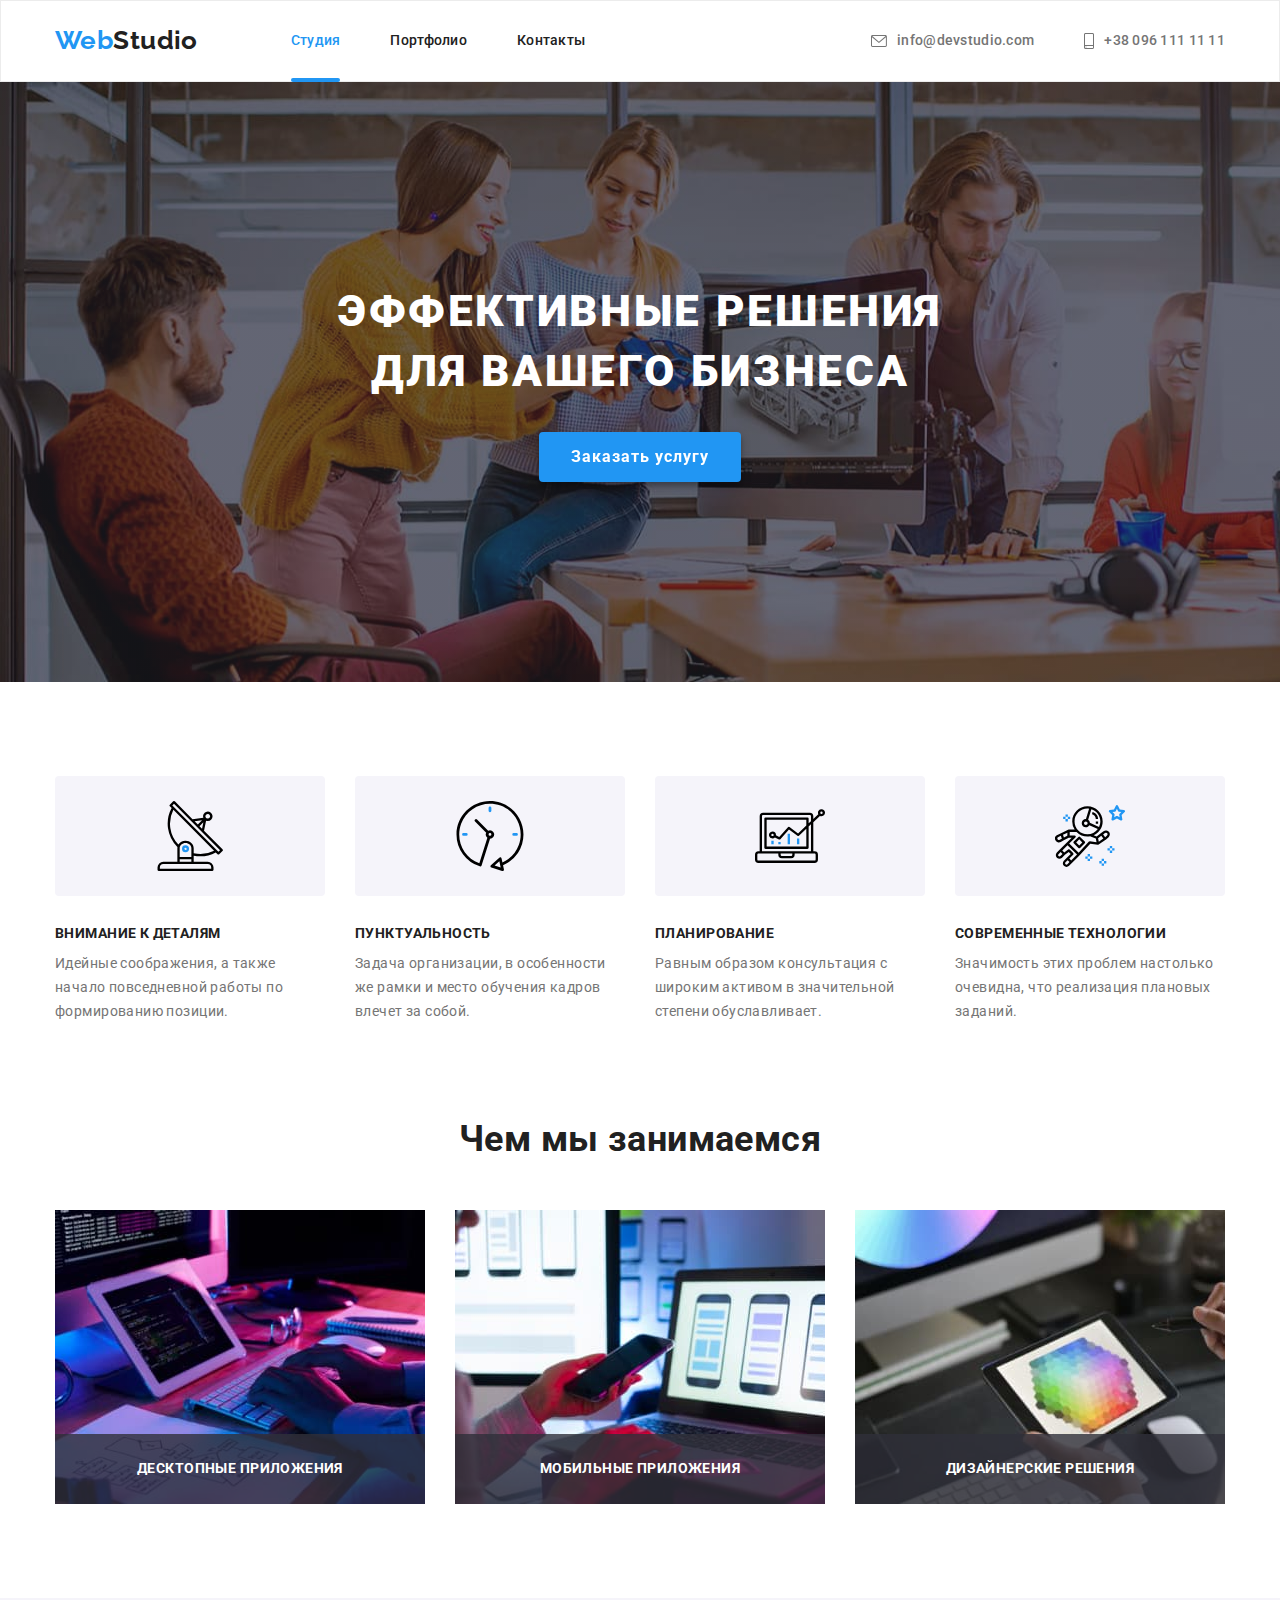
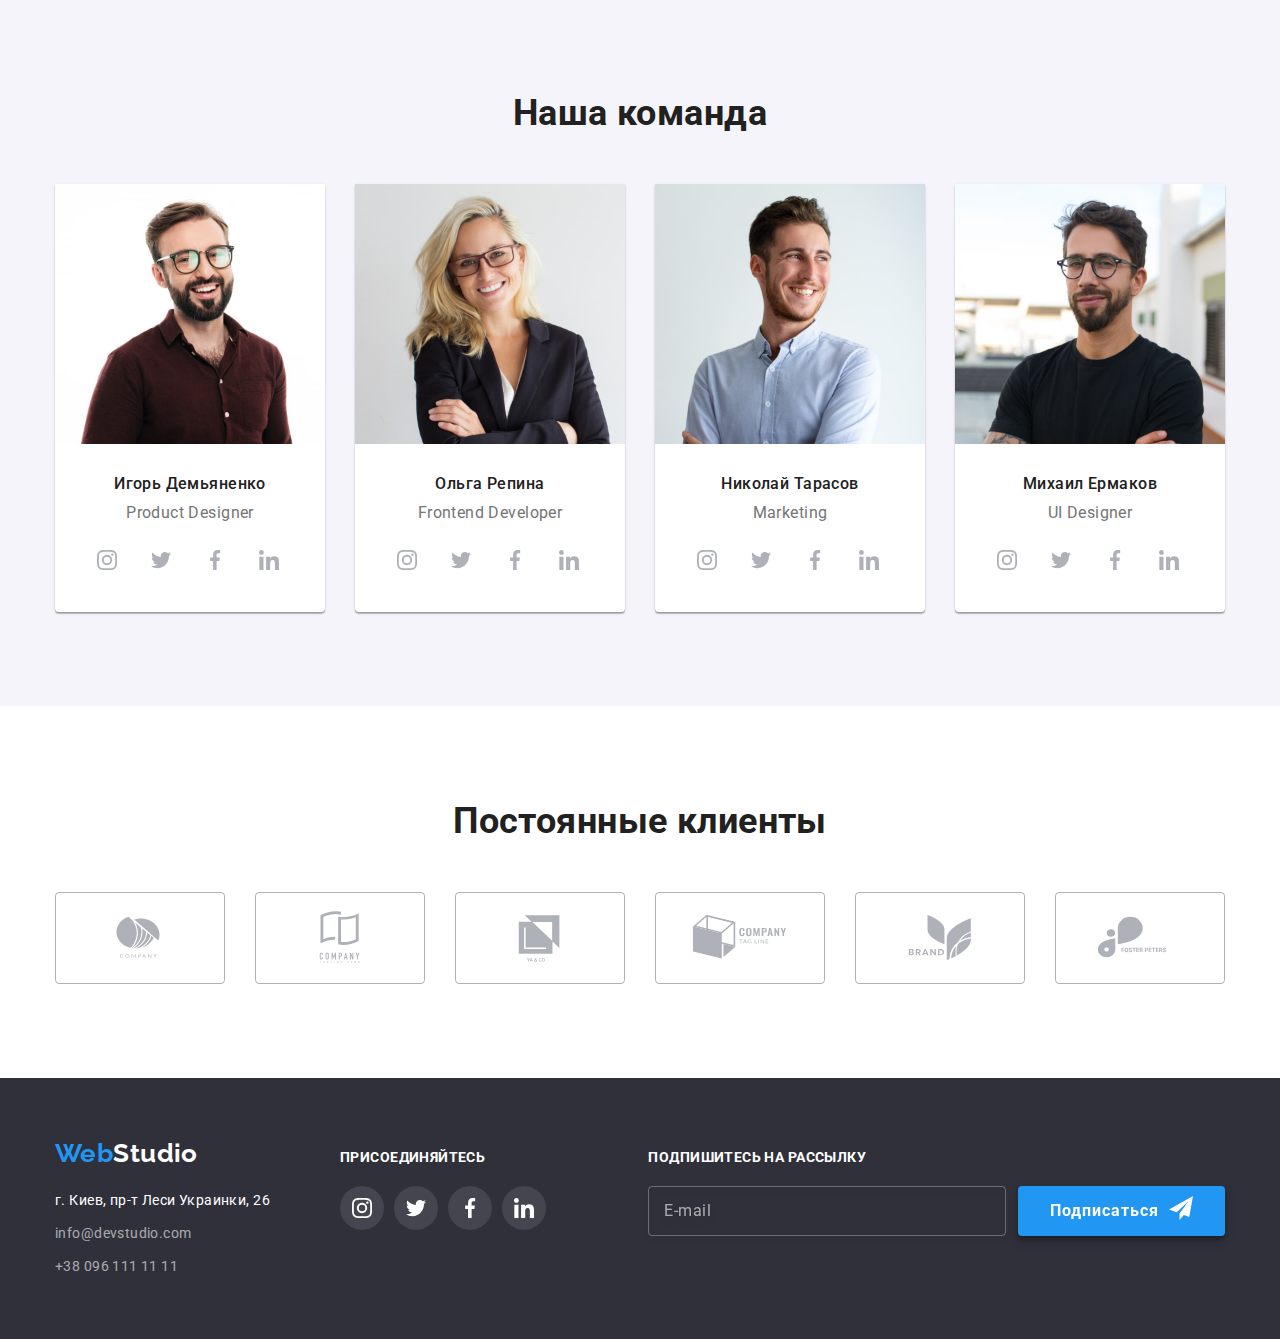
==== commit a4ec46e7: "corects hover/btn" ====
--- a/index.html
+++ b/index.html
@@ -51,14 +51,14 @@
         <!--заголовок-->
         <div class="backdrop is-hidden" data-modal>
         <div class="modal">
-            <a href="#" class="modal-icon-bg">
-            <svg data-modal-close class="modal-icon" width="18" height="18">
-                <use href="./images/sprite.svg#close"></use>
-            </svg></a>
-
-            
+           <button type="button" class="modal-icon-bg" data-modal-close>
+                <svg class="modal-icon" width="18" height="18">
+                    <use href="./images/sprite.svg#close"></use>
+                </svg>
+            </button> 
+
+            <b class="slogan">Оставьте свои данные, мы вам перезвоним</b>
             <form class="form">
-                <b class="slogan">Оставьте свои данные, мы вам перезвоним</b>
                 <label class="form-field">
                     <span class="form-label">Имя</span>
                         <span class="form-input-wrapper">
@@ -99,7 +99,7 @@
                     <label class="form-checkbox-label" for="policy">Соглашаюсь с рассылкой и принимаю&nbsp;<a href="" > Условия договора</a></label>
                 </div>
                 
-                <button type="submit" class="form-btn">Отправить</button>            
+                <button type="submit" class="main-btn">Отправить</button>            
         </form>
         </div>
         </div>
@@ -107,7 +107,7 @@
 
          <section class="hero">
             <h1 class="title hero-title">Эффективные решения <br>для вашего бизнеса</h1>
-            <button data-modal-open type="button" class="main-btn ">Заказать услугу</button>
+            <button data-modal-open type="button" class="main-btn">Заказать услугу</button>
         </section>
         
     
@@ -405,7 +405,7 @@
         <!--подвал-->
     <footer class="footer">
         <div class="container footer-container">
-        <div class="footer-address-container">
+        <div class="footer-container-item">
             <a href="" class=" link logo">Web<span class="logo-footer">Studio</span></a> 
             <address class="address">
                 <ul class="list address-list"> 
@@ -415,8 +415,8 @@
                 </ul>
             </address>
         </div>
-        <div class="footer-icon-container">
-            <h3 class="title">присоединяйтесь</h3>
+        <div class="footer-container-item">
+            <h3 class="footer-form-slogan">присоединяйтесь</h3>
             <ul class="list social-list"> 
                 <li class="social-item">
                     <a href="https://www.instagram.com/" target="_blank" rel="noreferrer noopener" class="link icon-link footer-icon-link">
@@ -449,7 +449,7 @@
                 
             </ul>
     </div>
-            <div class="footer-form-container">
+            <div class="footer-container-item">
             <b class="footer-form-slogan">Подпишитесь на рассылку</b>
             <form class="footer-form">
     
@@ -457,7 +457,7 @@
                     <input class="footer-form-input" type="email" name="email" placeholder="E-mail" required>
                 </label>
 
-                <button type="submit" class="footer-form-btn">
+                <button type="submit" class="main-btn">
                      Подписаться
                     <svg class="footer-form-icon" width="24" height="24">
                         <use href="./images/sprite.svg#icon-send"></use>
--- a/css/styles.css
+++ b/css/styles.css
@@ -142,10 +142,14 @@
     height: 30px;
     border: 1px solid rgba(0, 0, 0, 0.1);
     border-radius: 50%;
-    background-color: var(--white-text-color)
-    
-}
-
+    background-color: var(--white-text-color);
+    cursor: pointer;
+}
+
+.modal-icon-bg:hover,
+.modal-icon-bg:focus {
+    fill: var(--accent-color);
+}
 
 .slogan {
     display: block;
@@ -159,8 +163,17 @@
 
 .form-input-wrapper {
     position: relative;
-    display: block;
-    margin-bottom: 12px; 
+}
+
+.form-field,
+.form-field-comment {
+    display: flex;
+    flex-direction: column;
+    margin-bottom: 20px;
+}
+
+.form-field:not(:last-child) {
+     margin-bottom: 12px; 
 }
 
 .form-comment,
@@ -177,14 +190,18 @@
     transition: border-color var(--time-animation) var(--time-distribution);
 }
 
+
+.form-input:hover,
 .form-input:focus,
+.form-comment:hover,
 .form-comment:focus {
     outline: none;
     border-color: var(--accent-color);
 }
 
+.form-input:hover + .form-input-icon,
 .form-input:focus + .form-input-icon {
-    fill: var(--accent-color)
+    fill: var(--accent-color);
 }
 
 .form-input-icon {
@@ -196,7 +213,6 @@
 }
 
 .form-comment {
-    margin-bottom: 20px;
     height: 120px;
     resize: none;
     padding: 12px 16px;
@@ -206,7 +222,6 @@
 
 .form-label,
 .form-comment::placeholder {
-    display: block;
     font-size: 12px;
     line-height: 1.16;
     letter-spacing: 0.01em;
@@ -254,29 +269,8 @@
     
 }
 
-.form-btn,
-.footer-form-btn {
-    display: block;
-    min-width: 200px;
-    
-    padding: 10px 30px;
-    box-shadow: 0px 4px 4px rgba(0, 0, 0, 0.15);
-    border-radius: 4px;
-    margin-left: auto;
-    margin-right: auto; 
-    cursor: pointer;
-    border: none;
-    font-weight: 700;
-    font-size: 16px;
-    line-height: 1.88;
-    letter-spacing: 0.06em;
-    background: var(--accent-color);
-    color: var(--white-background-color);
-    transition: background-color var(--time-animation) var(--time-distribution);
-}
-
-.form-btn:hover,
-.form-btn:focus {
+.main-btn:hover,
+.main-btn:focus {
     background: var(--accent-modal-btn-color);
 }
 /*---Logo---*/
@@ -430,8 +424,8 @@
 }
 
 .main-btn {
-    display: inline-block;
-    
+    display: flex;
+    justify-content: center;
 
     border: none;
     border-radius: 4px;
@@ -448,7 +442,7 @@
     line-height: 1.88;
     letter-spacing: 0.06em;
     cursor: pointer;
-    text-align: center;
+    /* text-align: center; */
 
     transition: background-color var(--time-animation) var(--time-distribution);
 
@@ -457,6 +451,12 @@
 .main-btn:hover,
 .main-btn:focus {
     background-color: #188CE8;
+}
+
+.hero .main-btn,
+.modal .main-btn {
+    margin-left: auto;
+    margin-right: auto;
 }
 
 /*---Methodology---*/
@@ -661,8 +661,12 @@
     align-items: baseline;
 }
 
-.footer-address-container {
+.footer-container-item:not(:last-child){
     margin-right: 70px;
+}
+
+.footer-container-item:last-child {
+    margin-left: auto;
 }
 
 .footer .logo {
@@ -692,8 +696,6 @@
     margin-bottom: 9px;
 }
 
-
-.footer-icon-container .title,
 .footer-form-slogan {
     display: block;
     margin-bottom: 20px;
@@ -705,10 +707,6 @@
 
 }
 
-.footer-icon-container{
-    margin-right: 94px;
-}
-
 .footer-icon-link {
     background: rgba(255, 255, 255, 0.1);
     transition: background-color var(--time-animation) var(--time-distribution);
@@ -757,9 +755,6 @@
     color: var(--white-background-color);
 }
 
-.footer-form-btn {
-    display: flex;
-}
 
 .footer-form-icon {
     margin-left: 10px;
@@ -797,7 +792,8 @@
 }
 
 .btn-portfolio:hover,
-.btn-portfolio:focus {
+.btn-portfolio:focus,
+.active {
    background-color: var(--accent-color);
    color: var(--white-text-color);
    box-shadow: 0px 3px 1px rgba(0, 0, 0, 0.1), 0px 1px 2px rgba(0, 0, 0, 0.08), 0px 2px 2px rgba(0, 0, 0, 0.12);
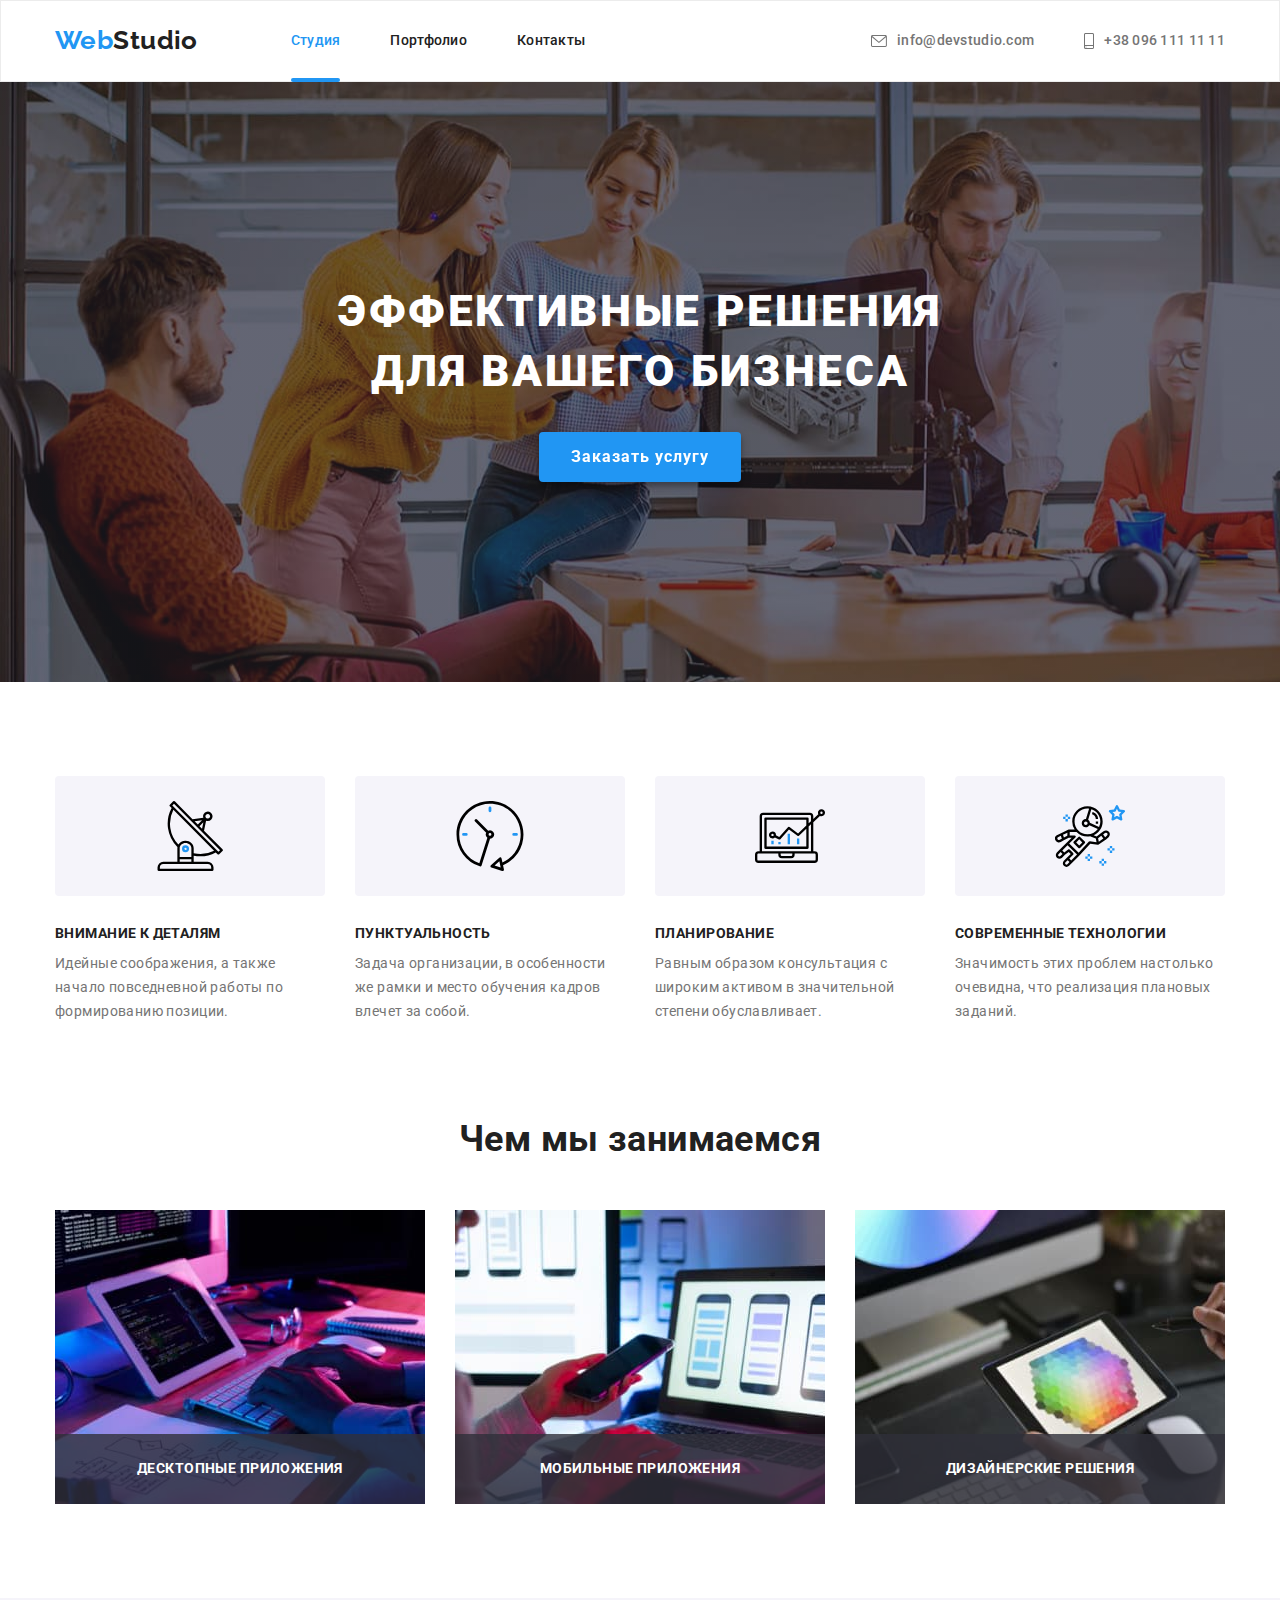
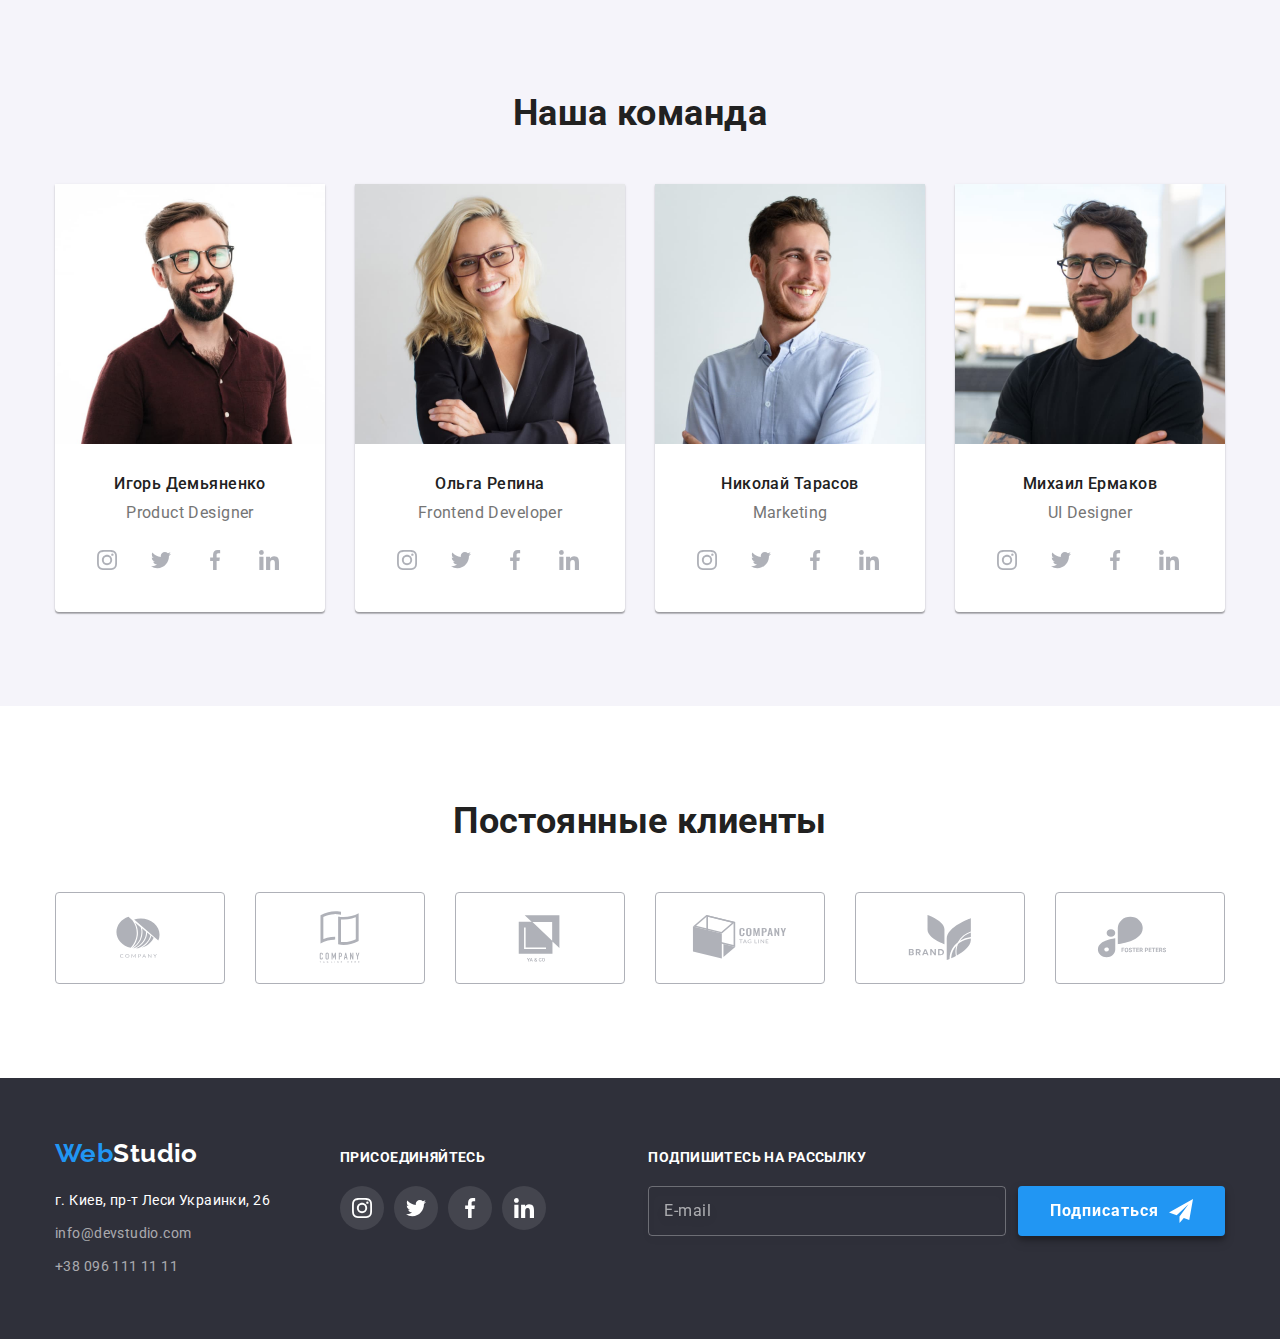
==== commit 7ed5adce: "sass" ====
--- a/index.html
+++ b/index.html
@@ -9,7 +9,7 @@
     <link rel="preconnect" href="https://fonts.gstatic.com" crossorigin>
     <link href="https://fonts.googleapis.com/css2?family=Raleway:wght@700&family=Roboto:wght@400;500;700;900&display=swap" rel="stylesheet">
     <link rel="stylesheet" href="https://cdnjs.cloudflare.com/ajax/libs/modern-normalize/1.1.0/modern-normalize.min.css">
-    <link rel="stylesheet" href="./css/styles.css">
+    <link rel="stylesheet" href="./css/main.min.css">
 </head>
 <body>
 
--- a/css/main.min.css
+++ b/css/main.min.css
@@ -0,0 +1,2 @@
+:root{--primary-text-color: #757575;--title-text-color: #212121;--accent-color: #2196F3;--accent-modal-btn-color: #188CE8;--white-text-color: #fff;--primary-background-color: #E5E5E5;--secondary-background-color: #F5F4FA;--white-background-color: #FFFFFF;--footer-background-color: #2F303A;--light-grey-rgba: rgba(255, 255, 255, 0.6);--icon-color: #AFB1B8;--bg-color-activity-wrraper: rgba(47, 48, 58, 0.8);--backdrop-bg: rgba(0, 0, 0, 0.2);--time-animation: 250ms;--time-distribution: cubic-bezier(0.4, 0, 0.2, 1)}body{font-family:roboto, sans-serif;letter-spacing:0.03em;font-size:14px;line-height:1.71;color:var(--primary-text-color)}p,h1,h2,h3{margin-top:0;margin-bottom:0}ul{margin-top:0;margin-bottom:0;padding-left:0}img{display:block;max-width:100%;height:auto}.list{list-style:none}.link{text-decoration:none;color:inherit}.section{padding-bottom:94px;padding-top:94px}.item{margin-left:30px;margin-top:30px}.container{width:1200px;padding-left:15px;padding-right:15px;margin-left:auto;margin-right:auto}.visually-hidden{position:absolute;width:1px;height:1px;margin:-1px;padding:0;overflow:hidden;border:0;clip:rect(0 0 0 0)}.main-btn{display:flex;justify-content:center;align-items:center;border:none;border-radius:4px;filter:drop-shadow(0px 4px 4px rgba(0,0,0,0.25));box-shadow:0px 4px 4px rgba(0,0,0,0.15);min-width:200px;padding:10px 32px;background-color:var(--accent-color);color:var(--white-text-color);font-family:inherit;font-weight:700;font-size:16px;line-height:1.88;letter-spacing:0.06em;cursor:pointer;transition:background-color var(--time-animation) var(--time-distribution)}.main-btn:hover,.main-btn:focus{background-color:#188CE8}.hero .main-btn,.modal .main-btn{margin-left:auto;margin-right:auto}.section-title{margin-bottom:50px;font-size:36px;line-height:1.17;text-align:center;color:var(--title-text-color)}.logo{font-family:raleway, sans-serif;font-weight:700;font-size:26px;line-height:1.2;color:var(--accent-color)}.icon-link{display:flex;align-items:center;justify-content:center;border-radius:50%;width:44px;height:44px}.title{margin-bottom:10px;color:var(--title-text-color)}.backdrop{position:fixed;top:0;left:0;bottom:0;right:0;background-color:var(--backdrop-bg);z-index:1;opacity:1;transition:opacity 250ms cubic-bezier(0.58, 0.79, 0.54, 0.35)}.backdrop.is-hidden{opacity:0;pointer-events:none;visibility:visible}.backdrop.is-hidden .modal{transform:translate(-50%, -50%) scale(0.9)}.modal{position:absolute;top:50%;left:50%;transform:translate(-50%, -50%) scale(1.1);min-width:528px;min-height:581px;padding:40px;background-color:var(--white-background-color);box-shadow:0px 1px 3px rgba(0,0,0,0.12),0px 1px 1px rgba(0,0,0,0.14),0px 2px 1px rgba(0,0,0,0.2);border-radius:4px;transition:transform 250ms cubic-bezier(0.58, 0.79, 0.54, 0.35)}.modal-icon-bg{position:absolute;top:8px;right:8px;padding:0;display:flex;align-items:center;justify-content:center;margin-left:auto;width:30px;height:30px;border:1px solid rgba(0,0,0,0.1);border-radius:50%;background-color:var(--white-text-color);cursor:pointer}.modal-icon-bg:hover,.modal-icon-bg:focus{fill:var(--accent-color)}.slogan{display:block;margin-bottom:12px;font-weight:700;font-size:20px;line-height:1.15;text-align:center;color:var(--title-text-color)}.form-input-wrapper{position:relative}.form-field,.form-field-comment{display:flex;flex-direction:column;margin-bottom:20px}.form-field:not(:last-child){margin-bottom:12px}.form-comment,.form-input{width:100%;border:1px solid rgba(33,33,33,0.2);border-radius:4px;padding:0}.form-input{height:40px;padding-left:42px;transition:border-color var(--time-animation) var(--time-distribution)}.form-input:hover,.form-input:focus,.form-comment:hover,.form-comment:focus{outline:none;border-color:var(--accent-color)}.form-input:hover+.form-input-icon,.form-input:focus+.form-input-icon{fill:var(--accent-color)}.form-input-icon{position:absolute;top:50%;left:12px;transform:translateY(-50%);transition:fill var(--time-animation) var(--time-distribution)}.form-comment{height:120px;resize:none;padding:12px 16px;transition:border-color var(--time-animation) var(--time-distribution)}.form-label,.form-comment::placeholder{font-size:12px;line-height:1.16;letter-spacing:0.01em}.form-label{margin-bottom:4px}.form-comment::placeholder{color:rgba(117,117,117,0.5)}.form-checkbox-wrapper{margin-bottom:30px}.form-checkbox-label{display:flex;align-items:center;justify-content:center}.form-checkbox-label::before{display:inline-block;margin-right:10px;width:16px;height:15px;content:'';border:2px solid var(--title-text-color);border-radius:2px;cursor:pointer}.form-checkbox-input:focus+.form-checkbox-label::before{border-color:var(--accent-color)}.form-checkbox-input:checked+.form-checkbox-label::before{background-color:var(--accent-color);background-image:url(../images/icon-check.svg);background-size:contain;background-origin:border-box}.main-btn:hover,.main-btn:focus{background:var(--accent-modal-btn-color)}.header{margin-top:0;margin-bottom:0;border:1px solid #ECECEC}.header .logo{margin-right:93px}.logo-header{color:var(--title-text-color)}.header-portfolio{margin-bottom:94px}.nav-list{display:flex;color:var(--title-text-color)}.nav-list .nav-item:not(:last-child){margin-right:50px}.header-link{display:block;padding-top:32px;padding-bottom:32px;align-items:baseline;font-weight:500;line-height:1.14;letter-spacing:0.02em;transition:color var(--time-animation) var(--time-distribution)}.contact-list{display:flex;margin-left:auto}.contacts-icon{margin-right:10px;fill:currentColor}.contact-link{display:flex;align-items:center;color:var(--primary-text-color);transition:color var(--time-animation) var(--time-distribution)}.contact-link:hover{fill:var(--accent-color)}.header-link:hover,.header-link:focus,.current-link{color:var(--accent-color)}.current-link{position:relative}.current-link::after{display:block;content:"";height:4px;width:100%;background:#2196F3;border-radius:2px;position:absolute;bottom:-1px}.contact-list .contact-item:not(:last-child){margin-right:50px}.container-header{display:flex}.container-header .nav{display:flex;align-items:center}.hero{padding-top:200px;padding-bottom:200px;text-align:center;background-color:var(--footer-background-color);background-image:linear-gradient(rgba(47,48,58,0.4), rgba(47,48,58,0.4)),url(../images/bg.jpg)}.hero-title{margin-bottom:30px;color:var(--white-text-color);font-weight:900;font-size:44px;line-height:1.36;letter-spacing:0.06em;text-transform:uppercase}.footer{padding-top:60px;padding-bottom:60px;background-color:var(--footer-background-color)}.footer-container{display:flex;align-items:baseline}.footer-container-item:not(:last-child){margin-right:70px}.footer-container-item:last-child{margin-left:auto}.footer .logo{display:block;margin-bottom:20px}.logo-footer{color:var(--white-text-color)}.address{font-style:inherit}.address-link{color:var(--light-grey-rgba);transition:color var(--time-animation) var(--time-distribution)}.address-link[target="_blank"]{color:var(--white-text-color)}.address-link:hover,.address-link:focus{color:var(--accent-color)}.address-list .address-item:not(:last-child){margin-bottom:9px}.footer-form-slogan{display:block;margin-bottom:20px;color:var(--white-text-color);text-transform:uppercase;font-size:14px;line-height:1.14}.footer-icon-link{background:rgba(255,255,255,0.1);transition:background-color var(--time-animation) var(--time-distribution)}.footer-icon{fill:var(--white-text-color);transition:background-color var(--time-animation) var(--time-distribution)}.footer-icon-link:hover,.footer-icon-link:focus{background-color:var(--accent-color)}.footer-form{display:flex}.footer-form-label{display:block;margin-right:12px}.footer-form-input{padding:15px;width:358px;height:50px;border:1px solid rgba(255,255,255,0.3);filter:drop-shadow(0px 4px 4px rgba(0,0,0,0.15));border-radius:4px;background-color:transparent}.footer-form-input::placeholder{display:block;font-size:16px;line-height:1.25;letter-spacing:0.03em;color:rgba(255,255,255,0.6)}.footer-form-input:not(:placeholder-shown){color:var(--white-background-color)}.footer-form-icon{margin-left:10px}.methodology{padding-bottom:0}.methodology-icon-container{display:flex;margin-bottom:30px;height:120px;background-color:var(--secondary-background-color);border-radius:4px;align-items:center;justify-content:center}.methodology-list{display:flex;flex-wrap:wrap;margin-top:-30px;margin-left:-30px}.methodology-item{flex-basis:calc(100% / 4 - 30px)}.methodology-subtitle{font-size:14px;line-height:1.14;text-transform:uppercase}.team{background-color:var(--secondary-background-color);text-align:center}.team-name{font-weight:500}.team-name,.team-text{font-size:16px;line-height:1.19}.team-text{margin-bottom:16px}.social-list{display:flex;margin-top:-10px;margin-left:-10px}.social-item{margin-left:10px;margin-top:10px}.team-icon{fill:currentColor}.team-icon-link{color:var(--icon-color);transition:color var(--time-animation) var(--time-distribution),background-color var(--time-animation) var(--time-distribution)}.team-icon-link:hover,.team-icon-link:focus{color:var(--white-text-color);background-color:var(--accent-color)}.team-list{display:flex;flex-wrap:wrap;margin-top:-30px;margin-left:-30px}.team-item{flex-basis:calc(100% / 4 - 30px);background:#FFFFFF;box-shadow:0px 1px 3px rgba(0,0,0,0.12),0px 1px 1px rgba(0,0,0,0.14),0px 2px 1px rgba(0,0,0,0.2);border-radius:0px 0px 4px 4px}.team-wrapper{padding:30px}.clients-icon-list{display:flex;flex-wrap:wrap;margin-top:-30px;margin-left:-30px}.clients-icon-item{flex-basis:calc(100% / 6 - 30px)}.clients-icon-link{display:flex;align-items:center;justify-content:center;padding:16px;height:92px;border:1px solid var(--icon-color);border-radius:4px;color:var(--icon-color);transition:color var(--time-animation) var(--time-distribution),border var(--time-animation) var(--time-distribution)}.clients-icon{fill:currentColor}.clients-icon-link:hover,.clients-icon-link:focus{border:1px solid var(--accent-color);color:var(--accent-color)}.list-portfolio{display:flex;justify-content:center;margin-bottom:34px}.list-portfolio .item:not(:last-child){margin-right:8px}.btn-portfolio{display:inline-block;min-width:73px;padding:6px 22px;font-weight:500;font-size:16px;line-height:1.63;text-align:center;color:var(--title-text-color);cursor:pointer;font-family:inherit;background-color:var(--secondary-background-color);border:none;border-radius:4px;transition:color var(--time-animation) var(--time-distribution),background-color var(--time-animation) var(--time-distribution),box-shadow var(--time-animation) var(--time-distribution)}.btn-portfolio:hover,.btn-portfolio:focus,.active{background-color:var(--accent-color);color:var(--white-text-color);box-shadow:0px 3px 1px rgba(0,0,0,0.1),0px 1px 2px rgba(0,0,0,0.08),0px 2px 2px rgba(0,0,0,0.12)}.works-list{display:flex;flex-wrap:wrap;margin-left:-30px;margin-top:-30px}.works-item{flex-basis:calc(100% / 3 - 30px)}.works-link{display:block;transition:box-shadow var(--time-animation) var(--time-distribution)}.works-link:hover,.works-link:focus{box-shadow:0px 1px 1px rgba(0,0,0,0.12),0px 4px 4px rgba(0,0,0,0.06),1px 4px 6px rgba(0,0,0,0.16)}.works-wrraper{padding:20px 24px;border:1px solid #EEEEEE;border-top:none}.works-title{margin-bottom:4px;font-size:16px;line-height:1.19}.works-description{font-size:16px;line-height:1.88}.works-card-overlay{position:relative}.works-img-overlay{position:relative;overflow:hidden}.works-text-overlay{position:absolute;top:0;left:0;opacity:0;background-color:rgba(33,150,243,0.9);transform:translateY(100%);transition:transform var(--time-animation) var(--time-distribution),opacity var(--time-animation) var(--time-distribution)}.works-text{padding:63px 24px;color:var(--white-text-color);font-size:18px;line-height:1.56}.works-link:hover .works-text-overlay,.works-link:focus .works-text-overlay{opacity:1;transform:translateY(0)}.list-img{display:flex;flex-wrap:wrap;margin-top:-30px;margin-left:-30px}.item-img{position:relative;flex-basis:calc(100% / 3 - 30px)}.activity-description{position:absolute;bottom:0;left:0;width:100%;display:block;padding-top:27px;padding-bottom:27px;text-transform:uppercase;font-weight:700;line-height:1.14;text-align:center;color:var(--white-text-color);background-color:var(--bg-color-activity-wrraper)}
+/*# sourceMappingURL=main.min.css.map */